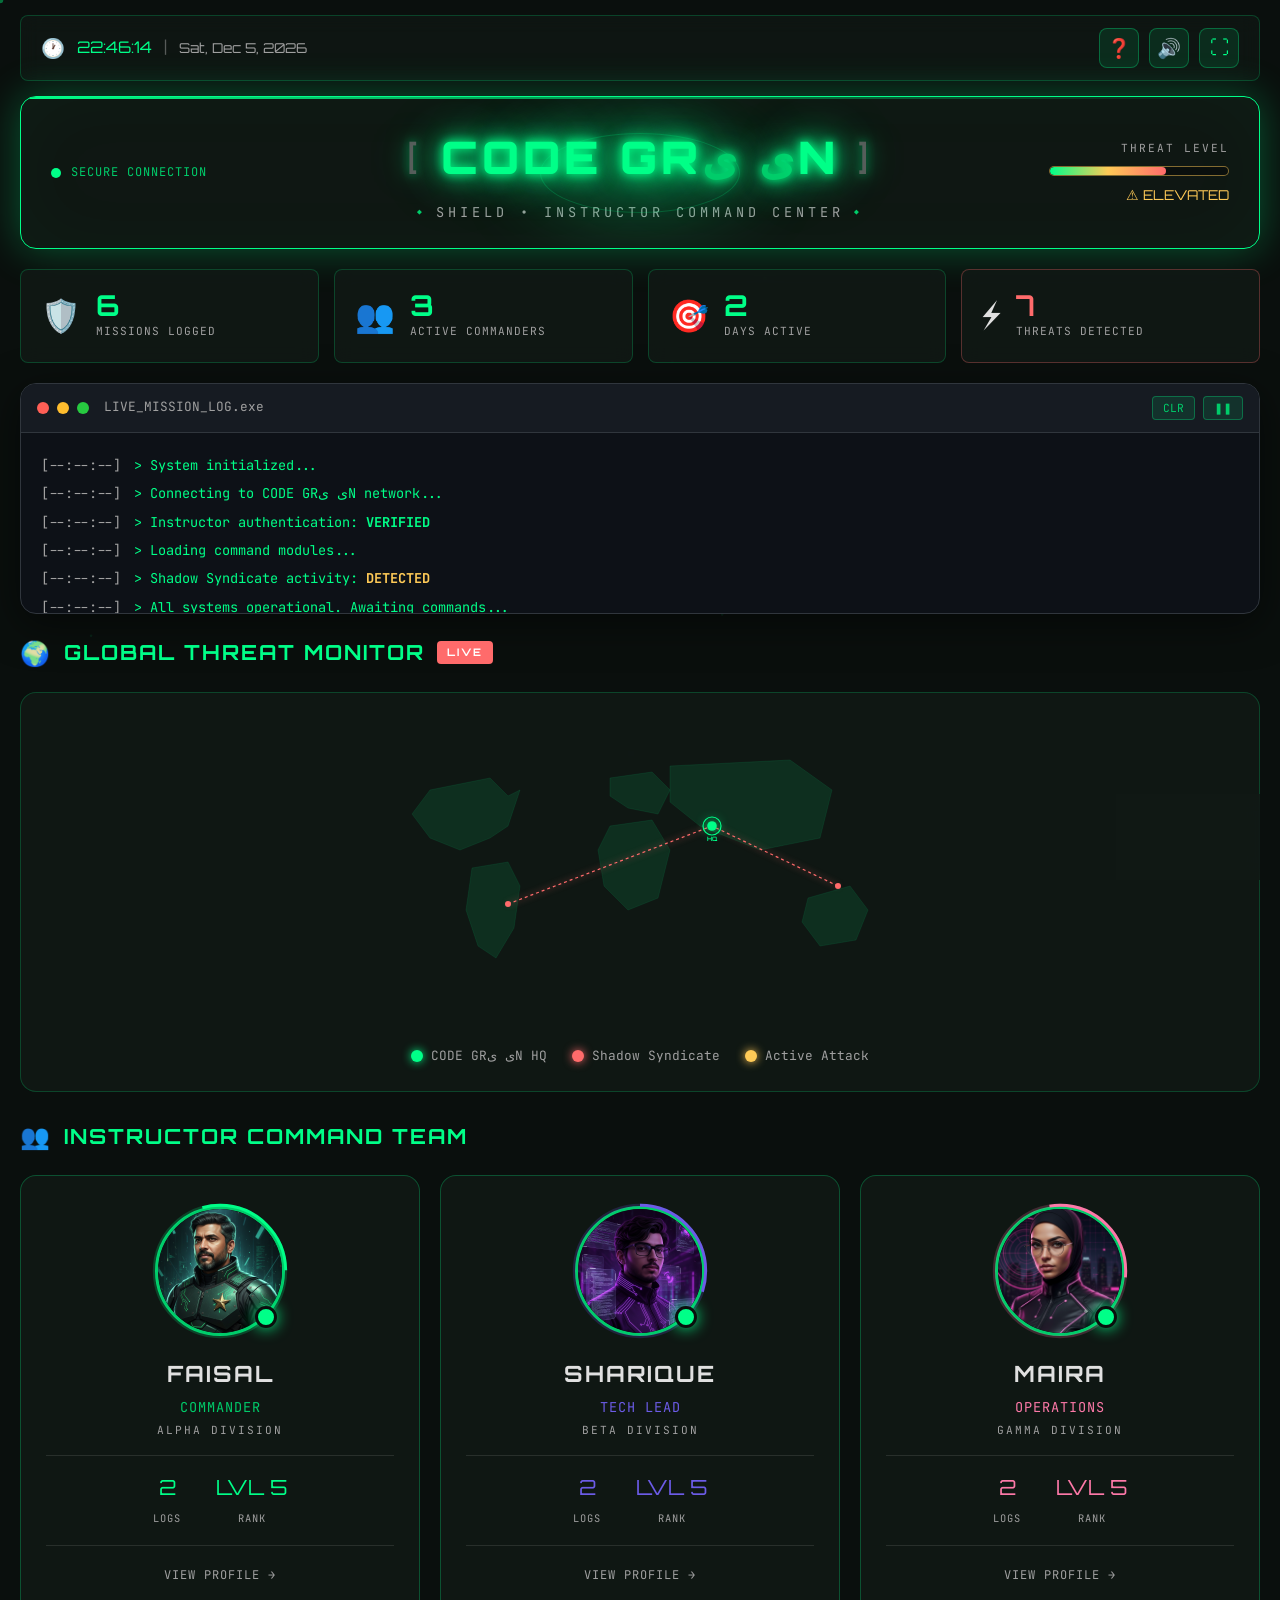
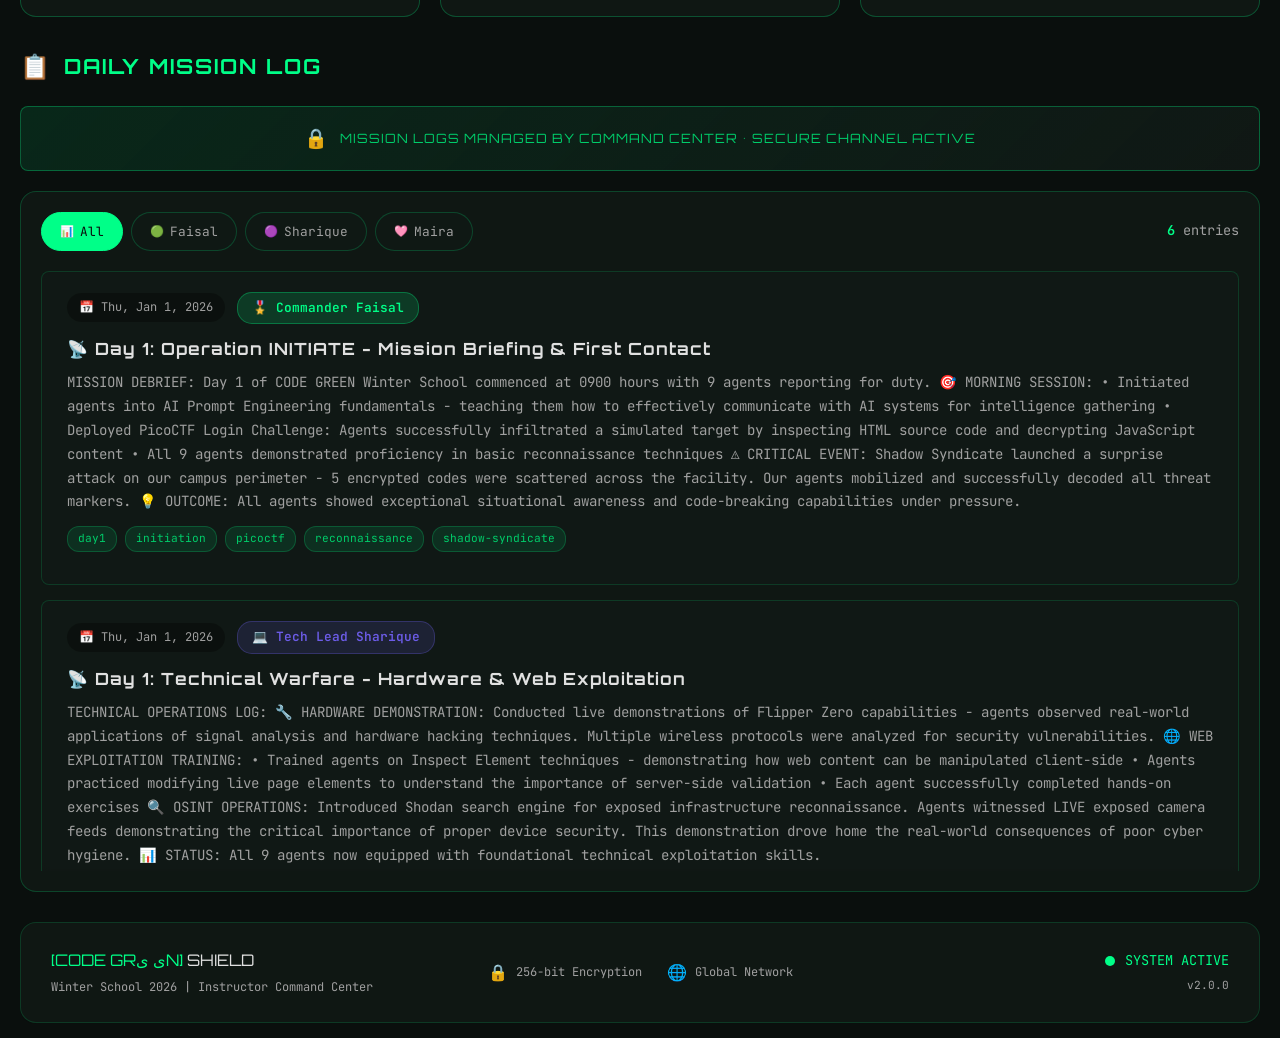
==== index.html @ dbde8414 "changed the placement" ====
<!DOCTYPE html>
<html lang="en">

<head>
    <meta charset="UTF-8">
    <meta name="viewport" content="width=device-width, initial-scale=1.0">
    <title>CODE GRی یN Shield | Instructor Command Center</title>
    <meta name="description"
        content="CODE GREEN Shield Instructor Dashboard - Command & Control Center for Winter School 2026">
    <link rel="preconnect" href="https://fonts.googleapis.com">
    <link rel="preconnect" href="https://fonts.gstatic.com" crossorigin>
    <link
        href="https://fonts.googleapis.com/css2?family=Orbitron:wght@400;700;900&family=JetBrains+Mono:wght@400;500;700&display=swap"
        rel="stylesheet">
    <link rel="stylesheet" href="styles.css">
</head>

<body>
    <!-- Particle Background -->
    <canvas id="particle-canvas"></canvas>
    <!-- Matrix Rain Background -->
    <canvas id="matrix-canvas"></canvas>

    <!-- Audio Elements -->
    <audio id="sfx-click" preload="auto">
        <source
            src="[data-uri]"
            type="audio/wav">
    </audio>
    <audio id="sfx-submit" preload="auto">
        <source src="[data-uri]" type="audio/wav">
    </audio>

    <!-- Main Container -->
    <div class="container">
        <!-- Top Bar -->
        <div class="top-bar">
            <div class="live-clock">
                <span class="clock-icon">🕐</span>
                <span id="live-time">00:00:00</span>
                <span class="clock-divider">|</span>
                <span id="live-date">Loading...</span>
            </div>
            <div class="top-controls">
                <button class="control-btn" id="help-toggle" title="Keyboard Shortcuts (?)"
                    onclick="toggleKeyboardShortcuts()">
                    <span class="btn-icon">❓</span>
                </button>
                <button class="control-btn" id="sound-toggle" title="Toggle Sound Effects (M)">
                    <span class="btn-icon">🔊</span>
                </button>
                <button class="control-btn" id="fullscreen-toggle" title="Toggle Fullscreen (F)">
                    <span class="btn-icon">⛶</span>
                </button>
            </div>
        </div>

        <!-- Header -->
        <header class="header">
            <div class="header-left">
                <div class="network-status">
                    <div class="network-dot"></div>
                    <span>SECURE CONNECTION</span>
                </div>
            </div>
            <div class="logo-container">
                <div class="logo-glow"></div>
                <div class="logo-ring"></div>
                <h1 class="logo">
                    <span class="logo-bracket">[</span>
                    CODE GR<span class="green-accent">ی ی</span>N
                    <span class="logo-bracket">]</span>
                </h1>
                <p class="tagline">
                    <span class="tagline-icon">◆</span>
                    SHIELD • INSTRUCTOR COMMAND CENTER
                    <span class="tagline-icon">◆</span>
                </p>
            </div>
            <div class="header-right">
                <div class="threat-level">
                    <span class="threat-label">THREAT LEVEL</span>
                    <div class="threat-gauge">
                        <div class="threat-fill"></div>
                        <div class="threat-segments">
                            <span></span><span></span><span></span><span></span><span></span>
                        </div>
                    </div>
                    <span class="threat-status">⚠ ELEVATED</span>
                </div>
            </div>
        </header>

        <!-- Stats Bar -->
        <section class="stats-bar">
            <div class="stat-card">
                <div class="stat-icon">🛡️</div>
                <div class="stat-info">
                    <span class="stat-number" id="total-missions">0</span>
                    <span class="stat-label">MISSIONS LOGGED</span>
                </div>
            </div>
            <div class="stat-card">
                <div class="stat-icon">👥</div>
                <div class="stat-info">
                    <span class="stat-number">3</span>
                    <span class="stat-label">ACTIVE COMMANDERS</span>
                </div>
            </div>
            <div class="stat-card">
                <div class="stat-icon">🎯</div>
                <div class="stat-info">
                    <span class="stat-number" id="days-active">1</span>
                    <span class="stat-label">DAYS ACTIVE</span>
                </div>
            </div>
            <div class="stat-card danger">
                <div class="stat-icon">⚡</div>
                <div class="stat-info">
                    <span class="stat-number" id="threat-count">7</span>
                    <span class="stat-label">THREATS DETECTED</span>
                </div>
            </div>
        </section>

        <!-- Live Terminal -->
        <section class="terminal-section">
            <div class="terminal">
                <div class="terminal-header">
                    <div class="terminal-dots">
                        <span class="terminal-dot red"></span>
                        <span class="terminal-dot yellow"></span>
                        <span class="terminal-dot green"></span>
                    </div>
                    <span class="terminal-title">LIVE_MISSION_LOG.exe</span>
                    <div class="terminal-controls">
                        <button class="terminal-btn" id="clear-terminal" title="Clear Terminal">CLR</button>
                        <button class="terminal-btn" id="pause-terminal" title="Pause/Resume">❚❚</button>
                    </div>
                </div>
                <div class="terminal-body" id="terminal-output">
                    <p><span class="terminal-time">[--:--:--]</span> > System initialized...</p>
                    <p><span class="terminal-time">[--:--:--]</span> > Connecting to CODE GRی یN network...</p>
                    <p><span class="terminal-time">[--:--:--]</span> > Instructor authentication: <span
                            class="success">VERIFIED</span></p>
                    <p><span class="terminal-time">[--:--:--]</span> > Loading command modules...</p>
                    <p><span class="terminal-time">[--:--:--]</span> > Shadow Syndicate activity: <span
                            class="warning">DETECTED</span></p>
                    <p><span class="terminal-time">[--:--:--]</span> > All systems operational. Awaiting commands...</p>
                    <p class="cursor">█</p>
                </div>
            </div>
        </section>

        <!-- World Map Section -->
        <section class="map-section">
            <h2 class="section-title">
                <span class="title-icon">🌍</span>
                GLOBAL THREAT MONITOR
                <span class="live-badge">LIVE</span>
            </h2>
            <div class="world-map-container">
                <div class="world-map">
                    <svg viewBox="0 0 1000 500" class="map-svg">
                        <!-- Simplified World Map Outline -->
                        <g class="continents" fill="rgba(0, 255, 136, 0.1)" stroke="rgba(0, 255, 136, 0.3)"
                            stroke-width="0.5">
                            <!-- North America -->
                            <path
                                d="M150,120 L250,100 L280,130 L300,120 L280,180 L250,200 L200,220 L150,200 L120,160 Z" />
                            <!-- South America -->
                            <path d="M220,250 L280,240 L300,280 L290,350 L260,400 L230,380 L210,320 Z" />
                            <!-- Europe -->
                            <path d="M450,100 L520,90 L550,120 L530,160 L480,150 L450,130 Z" />
                            <!-- Africa -->
                            <path d="M450,180 L520,170 L550,220 L530,300 L480,320 L440,280 L430,220 Z" />
                            <!-- Asia -->
                            <path d="M550,80 L750,70 L820,120 L800,200 L700,220 L600,180 L550,140 Z" />
                            <!-- Australia -->
                            <path d="M780,300 L850,280 L880,320 L860,370 L800,380 L770,340 Z" />
                        </g>
                        <!-- Attack Lines -->
                        <g class="attack-lines" id="attack-lines">
                            <!-- Dynamic attack lines will be added here -->
                        </g>
                        <!-- Attack Points -->
                        <g class="attack-points" id="attack-points">
                            <!-- HQ Point - Pakistan -->
                            <circle cx="620" cy="180" r="8" class="hq-point" />
                            <circle cx="620" cy="180" r="15" class="hq-pulse" />
                            <text x="620" y="205" class="map-label hq-label">HQ</text>
                        </g>
                    </svg>
                    <!-- Attack Legend -->
                    <div class="map-legend">
                        <div class="legend-item">
                            <span class="legend-dot hq"></span>
                            <span>CODE GRی یN HQ</span>
                        </div>
                        <div class="legend-item">
                            <span class="legend-dot threat"></span>
                            <span>Shadow Syndicate</span>
                        </div>
                        <div class="legend-item">
                            <span class="legend-dot active"></span>
                            <span>Active Attack</span>
                        </div>
                    </div>
                </div>
            </div>
        </section>

        <!-- Instructor Cards -->
        <section class="instructors-section">
            <h2 class="section-title">
                <span class="title-icon">👥</span>
                INSTRUCTOR COMMAND TEAM
            </h2>
            <div class="instructors-grid">
                <!-- Faisal -->
                <div class="instructor-card" data-instructor="faisal" onclick="openInstructorModal('faisal')">
                    <div class="card-glow"></div>
                    <div class="card-scan-line"></div>
                    <div class="avatar-container">
                        <div class="avatar-ring">
                            <svg class="ring-svg" viewBox="0 0 100 100">
                                <circle cx="50" cy="50" r="45" fill="none" stroke="rgba(0,255,136,0.2)"
                                    stroke-width="2" />
                                <circle cx="50" cy="50" r="45" fill="none" stroke="#00ff88" stroke-width="2"
                                    stroke-dasharray="70 200" class="ring-progress" />
                            </svg>
                        </div>
                        <div class="avatar">
                            <img src="avatars/Faisal_avatar.png" alt="Commander Faisal" class="avatar-img">
                        </div>
                        <div class="status-indicator online"></div>
                    </div>
                    <div class="instructor-info">
                        <h3 class="instructor-name">FAISAL</h3>
                        <p class="instructor-role">Commander</p>
                        <p class="instructor-division">ALPHA DIVISION</p>
                    </div>
                    <div class="instructor-stats">
                        <div class="stat">
                            <span class="stat-value" id="faisal-logs">0</span>
                            <span class="stat-label">Logs</span>
                        </div>
                        <div class="stat">
                            <span class="stat-value">LVL 5</span>
                            <span class="stat-label">Rank</span>
                        </div>
                    </div>
                    <div class="card-footer">
                        <span class="view-profile">VIEW PROFILE →</span>
                    </div>
                </div>

                <!-- Sharique -->
                <div class="instructor-card" data-instructor="sharique" onclick="openInstructorModal('sharique')">
                    <div class="card-glow sharique"></div>
                    <div class="card-scan-line"></div>
                    <div class="avatar-container">
                        <div class="avatar-ring sharique">
                            <svg class="ring-svg" viewBox="0 0 100 100">
                                <circle cx="50" cy="50" r="45" fill="none" stroke="rgba(108,92,231,0.2)"
                                    stroke-width="2" />
                                <circle cx="50" cy="50" r="45" fill="none" stroke="#6c5ce7" stroke-width="2"
                                    stroke-dasharray="85 200" class="ring-progress" />
                            </svg>
                        </div>
                        <div class="avatar">
                            <img src="avatars/Sharique_Avatar.png" alt="Tech Lead Sharique" class="avatar-img">
                        </div>
                        <div class="status-indicator online"></div>
                    </div>
                    <div class="instructor-info">
                        <h3 class="instructor-name">SHARIQUE</h3>
                        <p class="instructor-role">Tech Lead</p>
                        <p class="instructor-division">BETA DIVISION</p>
                    </div>
                    <div class="instructor-stats">
                        <div class="stat">
                            <span class="stat-value" id="sharique-logs">0</span>
                            <span class="stat-label">Logs</span>
                        </div>
                        <div class="stat">
                            <span class="stat-value">LVL 5</span>
                            <span class="stat-label">Rank</span>
                        </div>
                    </div>
                    <div class="card-footer">
                        <span class="view-profile">VIEW PROFILE →</span>
                    </div>
                </div>

                <!-- Maira -->
                <div class="instructor-card" data-instructor="maira" onclick="openInstructorModal('maira')">
                    <div class="card-glow maira"></div>
                    <div class="card-scan-line"></div>
                    <div class="avatar-container">
                        <div class="avatar-ring maira">
                            <svg class="ring-svg" viewBox="0 0 100 100">
                                <circle cx="50" cy="50" r="45" fill="none" stroke="rgba(253,121,168,0.2)"
                                    stroke-width="2" />
                                <circle cx="50" cy="50" r="45" fill="none" stroke="#fd79a8" stroke-width="2"
                                    stroke-dasharray="75 200" class="ring-progress" />
                            </svg>
                        </div>
                        <div class="avatar">
                            <img src="avatars/Maira_avatar.png" alt="Operations Maira" class="avatar-img">
                        </div>
                        <div class="status-indicator online"></div>
                    </div>
                    <div class="instructor-info">
                        <h3 class="instructor-name">MAIRA</h3>
                        <p class="instructor-role">Operations</p>
                        <p class="instructor-division">GAMMA DIVISION</p>
                    </div>
                    <div class="instructor-stats">
                        <div class="stat">
                            <span class="stat-value" id="maira-logs">0</span>
                            <span class="stat-label">Logs</span>
                        </div>
                        <div class="stat">
                            <span class="stat-value">LVL 5</span>
                            <span class="stat-label">Rank</span>
                        </div>
                    </div>
                    <div class="card-footer">
                        <span class="view-profile">VIEW PROFILE →</span>
                    </div>
                </div>
            </div>
        </section>

        <!-- Daily Log Section -->
        <section class="daily-log-section">
            <h2 class="section-title">
                <span class="title-icon">📋</span>
                DAILY MISSION LOG
            </h2>

            <!-- Mission Log Status -->
            <div class="log-status-bar">
                <span class="status-icon">🔒</span>
                <span class="status-text">Mission logs managed by Command Center • Secure Channel Active</span>
            </div>

            <!-- Log Entries Display -->
            <div class="log-entries-container">
                <div class="entries-header">
                    <div class="log-filter">
                        <button class="filter-btn active" data-filter="all">
                            <span class="filter-icon">📊</span> All
                        </button>
                        <button class="filter-btn" data-filter="faisal">
                            <span class="filter-icon">🟢</span> Faisal
                        </button>
                        <button class="filter-btn" data-filter="sharique">
                            <span class="filter-icon">🟣</span> Sharique
                        </button>
                        <button class="filter-btn" data-filter="maira">
                            <span class="filter-icon">🩷</span> Maira
                        </button>
                    </div>
                    <div class="entries-count">
                        <span id="visible-count">0</span> entries
                    </div>
                </div>
                <div id="log-entries" class="log-entries">
                    <!-- Logs will be dynamically inserted here -->
                </div>
            </div>
        </section>

        <!-- Footer -->
        <footer class="footer">
            <div class="footer-content">
                <div class="footer-left">
                    <p class="footer-brand">
                        <span class="footer-logo">[CODE GRی یN]</span>
                        SHIELD
                    </p>
                    <p class="footer-text">Winter School 2026 | Instructor Command Center</p>
                </div>
                <div class="footer-center">
                    <div class="footer-stats">
                        <div class="footer-stat">
                            <span class="footer-stat-icon">🔒</span>
                            <span>256-bit Encryption</span>
                        </div>
                        <div class="footer-stat">
                            <span class="footer-stat-icon">🌐</span>
                            <span>Global Network</span>
                        </div>
                    </div>
                </div>
                <div class="footer-right">
                    <p class="footer-status">
                        <span class="pulse"></span>
                        SYSTEM ACTIVE
                    </p>
                    <p class="footer-version">v2.0.0</p>
                </div>
            </div>
        </footer>
    </div>

    <!-- Instructor Modal -->
    <div id="instructor-modal" class="modal">
        <div class="modal-content">
            <button class="modal-close" onclick="closeInstructorModal()">×</button>
            <div class="modal-header">
                <div class="modal-avatar" id="modal-avatar"></div>
                <div class="modal-info">
                    <h2 class="modal-name" id="modal-name">INSTRUCTOR</h2>
                    <p class="modal-role" id="modal-role">Role</p>
                    <p class="modal-division" id="modal-division">Division</p>
                </div>
            </div>
            <div class="modal-body">
                <div class="modal-stats-grid">
                    <div class="modal-stat">
                        <span class="modal-stat-value" id="modal-total-logs">0</span>
                        <span class="modal-stat-label">Total Logs</span>
                    </div>
                    <div class="modal-stat">
                        <span class="modal-stat-value" id="modal-this-week">0</span>
                        <span class="modal-stat-label">This Week</span>
                    </div>
                    <div class="modal-stat">
                        <span class="modal-stat-value" id="modal-streak">0</span>
                        <span class="modal-stat-label">Day Streak</span>
                    </div>
                </div>
                <div class="modal-recent">
                    <h3>Recent Activity</h3>
                    <div id="modal-recent-logs"></div>
                </div>
            </div>
        </div>
    </div>

    <!-- Delete Confirmation Modal -->
    <div id="delete-confirm-modal" class="modal">
        <div class="modal-content delete-modal">
            <div class="delete-modal-icon">⚠️</div>
            <h2 class="delete-modal-title">DELETE MISSION LOG?</h2>
            <p class="delete-modal-text">This action cannot be undone. The log entry will be permanently removed from
                the system.</p>
            <div class="delete-modal-actions">
                <button class="btn-cancel" onclick="closeDeleteModal()">CANCEL</button>
                <button class="btn-confirm-delete" onclick="confirmDelete()">🗑️ DELETE</button>
            </div>
        </div>
    </div>

    <script src="script.js"></script>
</body>

</html>
---- styles.css ----
/* ================================
   CODE GREEN SHIELD - INSTRUCTOR DASHBOARD
   High-Tech Command Center Styles v2.0
   ================================ */

/* CSS Variables */
:root {
    --bg-primary: #0a0f0d;
    --bg-secondary: #111916;
    --bg-card: rgba(17, 25, 22, 0.85);
    --bg-card-solid: #111916;
    --green-primary: #00ff88;
    --green-secondary: #00cc6a;
    --green-dark: #00a854;
    --green-glow: rgba(0, 255, 136, 0.3);
    --green-glow-strong: rgba(0, 255, 136, 0.5);
    --text-primary: #e0e0e0;
    --text-secondary: #a0a0a0;
    --accent-purple: #6c5ce7;
    --accent-purple-glow: rgba(108, 92, 231, 0.3);
    --accent-pink: #fd79a8;
    --accent-pink-glow: rgba(253, 121, 168, 0.3);
    --accent-orange: #fdcb6e;
    --accent-cyan: #00cec9;
    --danger: #ff6b6b;
    --warning: #feca57;
    --success: #00ff88;
    --font-display: 'Orbitron', sans-serif;
    --font-mono: 'JetBrains Mono', monospace;
    --border-radius: 16px;
    --border-radius-sm: 8px;
    --transition: all 0.3s cubic-bezier(0.4, 0, 0.2, 1);
    --transition-fast: all 0.15s ease;
}

/* Reset & Base */
*,
*::before,
*::after {
    margin: 0;
    padding: 0;
    box-sizing: border-box;
}

html {
    scroll-behavior: smooth;
}

body {
    font-family: var(--font-mono);
    background: var(--bg-primary);
    color: var(--text-primary);
    min-height: 100vh;
    overflow-x: hidden;
    line-height: 1.6;
}

/* Canvas Backgrounds */
#matrix-canvas,
#particle-canvas {
    position: fixed;
    top: 0;
    left: 0;
    width: 100%;
    height: 100%;
    z-index: -1;
    pointer-events: none;
}

#matrix-canvas {
    opacity: 0.12;
}

#particle-canvas {
    opacity: 0.4;
    z-index: -2;
}

/* Container */
.container {
    max-width: 1500px;
    margin: 0 auto;
    padding: 15px 20px;
    position: relative;
    z-index: 1;
}

/* ================================
   TOP BAR
   ================================ */
.top-bar {
    display: flex;
    justify-content: space-between;
    align-items: center;
    padding: 12px 20px;
    background: rgba(17, 25, 22, 0.6);
    border: 1px solid rgba(0, 255, 136, 0.2);
    border-radius: var(--border-radius-sm);
    margin-bottom: 15px;
    backdrop-filter: blur(10px);
}

.live-clock {
    display: flex;
    align-items: center;
    gap: 12px;
    font-family: var(--font-display);
    font-size: 1rem;
    color: var(--green-primary);
}

.clock-icon {
    font-size: 1.2rem;
    animation: pulse 2s ease-in-out infinite;
}

.clock-divider {
    color: var(--text-secondary);
    opacity: 0.5;
}

#live-date {
    color: var(--text-secondary);
    font-size: 0.85rem;
}

.top-controls {
    display: flex;
    gap: 10px;
}

.control-btn {
    width: 40px;
    height: 40px;
    background: rgba(0, 255, 136, 0.1);
    border: 1px solid rgba(0, 255, 136, 0.3);
    border-radius: var(--border-radius-sm);
    color: var(--green-primary);
    font-size: 1.2rem;
    cursor: pointer;
    transition: var(--transition);
    display: flex;
    align-items: center;
    justify-content: center;
}

.control-btn:hover {
    background: rgba(0, 255, 136, 0.2);
    border-color: var(--green-primary);
    transform: scale(1.1);
}

.control-btn.muted {
    color: var(--text-secondary);
    border-color: rgba(255, 255, 255, 0.2);
}

/* ================================
   HEADER
   ================================ */
.header {
    display: grid;
    grid-template-columns: 1fr auto 1fr;
    align-items: center;
    padding: 25px 30px;
    background: var(--bg-card);
    border: 1px solid var(--green-primary);
    border-radius: var(--border-radius);
    margin-bottom: 20px;
    backdrop-filter: blur(15px);
    box-shadow:
        0 0 40px var(--green-glow),
        inset 0 0 80px rgba(0, 255, 136, 0.03);
    animation: headerPulse 4s ease-in-out infinite;
    position: relative;
    overflow: hidden;
}

.header::before {
    content: '';
    position: absolute;
    top: 0;
    left: -100%;
    width: 200%;
    height: 2px;
    background: linear-gradient(90deg, transparent, var(--green-primary), transparent);
    animation: scanLine 3s linear infinite;
}

@keyframes scanLine {
    0% {
        left: -100%;
    }

    100% {
        left: 100%;
    }
}

@keyframes headerPulse {

    0%,
    100% {
        border-color: var(--green-primary);
        box-shadow: 0 0 40px var(--green-glow);
    }

    50% {
        border-color: var(--green-secondary);
        box-shadow: 0 0 60px var(--green-glow-strong);
    }
}

.header-left,
.header-right {
    display: flex;
    align-items: center;
}

.header-left {
    justify-content: flex-start;
}

.header-right {
    justify-content: flex-end;
}

.network-status {
    display: flex;
    align-items: center;
    gap: 10px;
    font-size: 0.75rem;
    color: var(--green-secondary);
    text-transform: uppercase;
    letter-spacing: 1px;
}

.network-dot {
    width: 10px;
    height: 10px;
    background: var(--green-primary);
    border-radius: 50%;
    animation: networkPulse 1.5s ease-in-out infinite;
}

@keyframes networkPulse {

    0%,
    100% {
        opacity: 1;
        box-shadow: 0 0 5px var(--green-primary);
    }

    50% {
        opacity: 0.5;
        box-shadow: 0 0 15px var(--green-primary);
    }
}

.logo-container {
    text-align: center;
    position: relative;
}

.logo-glow {
    position: absolute;
    top: 50%;
    left: 50%;
    transform: translate(-50%, -50%);
    width: 300px;
    height: 150px;
    background: radial-gradient(ellipse, var(--green-glow) 0%, transparent 70%);
    filter: blur(30px);
    animation: glowPulse 2s ease-in-out infinite;
    pointer-events: none;
}

.logo-ring {
    position: absolute;
    top: 50%;
    left: 50%;
    transform: translate(-50%, -50%);
    width: 200px;
    height: 80px;
    border: 1px solid rgba(0, 255, 136, 0.2);
    border-radius: 50%;
    animation: ringRotate 20s linear infinite;
}

@keyframes ringRotate {
    from {
        transform: translate(-50%, -50%) rotateX(60deg) rotateZ(0deg);
    }

    to {
        transform: translate(-50%, -50%) rotateX(60deg) rotateZ(360deg);
    }
}

@keyframes glowPulse {

    0%,
    100% {
        opacity: 0.5;
        transform: translate(-50%, -50%) scale(1);
    }

    50% {
        opacity: 0.8;
        transform: translate(-50%, -50%) scale(1.1);
    }
}

.logo {
    font-family: var(--font-display);
    font-size: 2.8rem;
    font-weight: 900;
    color: var(--green-primary);
    text-shadow:
        0 0 10px var(--green-primary),
        0 0 20px var(--green-primary),
        0 0 40px var(--green-primary),
        0 0 80px var(--green-glow);
    letter-spacing: 4px;
    position: relative;
}

.logo-bracket {
    color: var(--text-secondary);
    opacity: 0.5;
    font-weight: 400;
}

.green-accent {
    color: var(--green-secondary);
    animation: flicker 5s ease-in-out infinite;
}

@keyframes flicker {

    0%,
    100% {
        opacity: 1;
    }

    92% {
        opacity: 1;
    }

    93% {
        opacity: 0.3;
    }

    94% {
        opacity: 1;
    }

    96% {
        opacity: 0.5;
    }

    97% {
        opacity: 1;
    }
}

.tagline {
    font-size: 0.85rem;
    color: var(--text-secondary);
    letter-spacing: 4px;
    margin-top: 8px;
    display: flex;
    align-items: center;
    justify-content: center;
    gap: 10px;
}

.tagline-icon {
    color: var(--green-secondary);
    font-size: 0.5rem;
}

/* Threat Level */
.threat-level {
    text-align: right;
}

.threat-label {
    display: block;
    font-size: 0.7rem;
    color: var(--text-secondary);
    letter-spacing: 2px;
    margin-bottom: 8px;
}

.threat-gauge {
    width: 180px;
    height: 10px;
    background: var(--bg-primary);
    border-radius: 5px;
    overflow: hidden;
    border: 1px solid rgba(254, 202, 87, 0.5);
    position: relative;
}

.threat-segments {
    position: absolute;
    top: 0;
    left: 0;
    right: 0;
    bottom: 0;
    display: flex;
}

.threat-segments span {
    flex: 1;
    border-right: 1px solid rgba(10, 15, 13, 0.5);
}

.threat-segments span:last-child {
    border-right: none;
}

.threat-fill {
    width: 65%;
    height: 100%;
    background: linear-gradient(90deg, var(--success), var(--warning), var(--danger));
    border-radius: 5px;
    animation: threatPulse 2s ease-in-out infinite;
    position: relative;
    z-index: 1;
}

@keyframes threatPulse {

    0%,
    100% {
        opacity: 1;
    }

    50% {
        opacity: 0.7;
    }
}

.threat-status {
    display: block;
    font-family: var(--font-display);
    font-size: 0.85rem;
    color: var(--warning);
    margin-top: 8px;
    animation: blink 1.5s step-end infinite;
}

@keyframes blink {
    50% {
        opacity: 0.5;
    }
}

/* ================================
   STATS BAR
   ================================ */
.stats-bar {
    display: grid;
    grid-template-columns: repeat(4, 1fr);
    gap: 15px;
    margin-bottom: 20px;
}

.stat-card {
    display: flex;
    align-items: center;
    gap: 15px;
    padding: 20px;
    background: var(--bg-card);
    border: 1px solid rgba(0, 255, 136, 0.2);
    border-radius: var(--border-radius-sm);
    backdrop-filter: blur(10px);
    transition: var(--transition);
}

.stat-card:hover {
    border-color: var(--green-primary);
    transform: translateY(-3px);
    box-shadow: 0 10px 30px rgba(0, 0, 0, 0.3);
}

.stat-card.danger {
    border-color: rgba(255, 107, 107, 0.3);
}

.stat-card.danger:hover {
    border-color: var(--danger);
}

.stat-card .stat-icon {
    font-size: 2rem;
}

.stat-card .stat-info {
    display: flex;
    flex-direction: column;
}

.stat-card .stat-number {
    font-family: var(--font-display);
    font-size: 1.8rem;
    font-weight: 700;
    color: var(--green-primary);
    line-height: 1;
}

.stat-card.danger .stat-number {
    color: var(--danger);
}

.stat-card .stat-label {
    font-size: 0.7rem;
    color: var(--text-secondary);
    text-transform: uppercase;
    letter-spacing: 1px;
    margin-top: 4px;
}

/* ================================
   TERMINAL SECTION
   ================================ */
.terminal-section {
    margin-bottom: 20px;
}

.terminal {
    background: #0d1117;
    border: 1px solid #30363d;
    border-radius: var(--border-radius);
    overflow: hidden;
    box-shadow: 0 10px 40px rgba(0, 0, 0, 0.5);
}

.terminal-header {
    display: flex;
    align-items: center;
    padding: 12px 16px;
    background: #161b22;
    border-bottom: 1px solid #30363d;
}

.terminal-dots {
    display: flex;
    gap: 8px;
}

.terminal-dot {
    width: 12px;
    height: 12px;
    border-radius: 50%;
}

.terminal-dot.red {
    background: #ff5f56;
}

.terminal-dot.yellow {
    background: #ffbd2e;
}

.terminal-dot.green {
    background: #27ca40;
}

.terminal-title {
    flex: 1;
    margin-left: 15px;
    font-size: 0.8rem;
    color: var(--text-secondary);
}

.terminal-controls {
    display: flex;
    gap: 8px;
}

.terminal-btn {
    padding: 4px 10px;
    background: rgba(0, 255, 136, 0.1);
    border: 1px solid rgba(0, 255, 136, 0.3);
    border-radius: 4px;
    color: var(--green-secondary);
    font-family: var(--font-mono);
    font-size: 0.7rem;
    cursor: pointer;
    transition: var(--transition-fast);
}

.terminal-btn:hover {
    background: rgba(0, 255, 136, 0.2);
    border-color: var(--green-primary);
}

.terminal-body {
    padding: 20px;
    font-family: var(--font-mono);
    font-size: 0.85rem;
    line-height: 1.8;
    max-height: 180px;
    overflow-y: auto;
}

.terminal-body p {
    color: var(--green-primary);
    margin-bottom: 4px;
}

.terminal-time {
    color: var(--text-secondary);
    margin-right: 5px;
}

.terminal-body .success {
    color: var(--success);
    font-weight: bold;
}

.terminal-body .warning {
    color: var(--warning);
    font-weight: bold;
}

.terminal-body .cursor {
    animation: cursorBlink 1s step-end infinite;
    color: var(--green-primary);
}

@keyframes cursorBlink {

    0%,
    100% {
        opacity: 1;
    }

    50% {
        opacity: 0;
    }
}

/* ================================
   WORLD MAP SECTION
   ================================ */
.map-section {
    margin-bottom: 25px;
}

.section-title {
    font-family: var(--font-display);
    font-size: 1.3rem;
    color: var(--green-primary);
    margin-bottom: 20px;
    display: flex;
    align-items: center;
    gap: 12px;
    text-transform: uppercase;
    letter-spacing: 2px;
}

.title-icon {
    font-size: 1.5rem;
}

.live-badge {
    background: var(--danger);
    color: white;
    padding: 3px 10px;
    border-radius: 4px;
    font-size: 0.65rem;
    font-weight: 700;
    animation: livePulse 1.5s ease-in-out infinite;
}

@keyframes livePulse {

    0%,
    100% {
        opacity: 1;
    }

    50% {
        opacity: 0.6;
    }
}

.world-map-container {
    background: var(--bg-card);
    border: 1px solid rgba(0, 255, 136, 0.2);
    border-radius: var(--border-radius);
    padding: 25px;
    backdrop-filter: blur(10px);
}

.world-map {
    position: relative;
}

.map-svg {
    width: 100%;
    height: auto;
    max-height: 300px;
}

.continents path {
    transition: var(--transition);
}

.continents path:hover {
    fill: rgba(0, 255, 136, 0.2);
    stroke: var(--green-primary);
}

.hq-point {
    fill: var(--green-primary);
    filter: drop-shadow(0 0 10px var(--green-primary));
}

.hq-pulse {
    fill: none;
    stroke: var(--green-primary);
    stroke-width: 2;
    animation: hqPulse 2s ease-out infinite;
}

@keyframes hqPulse {
    0% {
        r: 8;
        opacity: 1;
    }

    100% {
        r: 30;
        opacity: 0;
    }
}

.map-label {
    font-family: var(--font-display);
    font-size: 10px;
    fill: var(--text-primary);
    text-anchor: middle;
}

.hq-label {
    fill: var(--green-primary);
    font-weight: 700;
}

.attack-line {
    stroke: var(--danger);
    stroke-width: 2;
    stroke-dasharray: 5 5;
    animation: attackFlow 1s linear infinite;
    filter: drop-shadow(0 0 5px var(--danger));
}

@keyframes attackFlow {
    0% {
        stroke-dashoffset: 10;
    }

    100% {
        stroke-dashoffset: 0;
    }
}

.attack-point {
    fill: var(--danger);
    animation: attackPulse 1s ease-in-out infinite;
}

@keyframes attackPulse {

    0%,
    100% {
        r: 4;
        opacity: 1;
    }

    50% {
        r: 6;
        opacity: 0.7;
    }
}

.map-legend {
    display: flex;
    gap: 25px;
    margin-top: 20px;
    justify-content: center;
    flex-wrap: wrap;
}

.legend-item {
    display: flex;
    align-items: center;
    gap: 8px;
    font-size: 0.8rem;
    color: var(--text-secondary);
}

.legend-dot {
    width: 12px;
    height: 12px;
    border-radius: 50%;
}

.legend-dot.hq {
    background: var(--green-primary);
    box-shadow: 0 0 10px var(--green-primary);
}

.legend-dot.threat {
    background: var(--danger);
    box-shadow: 0 0 10px var(--danger);
}

.legend-dot.active {
    background: var(--warning);
    box-shadow: 0 0 10px var(--warning);
    animation: activeDot 1s ease-in-out infinite;
}

@keyframes activeDot {
    50% {
        transform: scale(1.3);
    }
}

/* ================================
   INSTRUCTOR CARDS
   ================================ */
.instructors-section {
    margin-bottom: 30px;
}

.instructors-grid {
    display: grid;
    grid-template-columns: repeat(3, 1fr);
    gap: 20px;
}

.instructor-card {
    position: relative;
    background: var(--bg-card);
    border: 1px solid rgba(0, 255, 136, 0.25);
    border-radius: var(--border-radius);
    padding: 30px 25px;
    text-align: center;
    backdrop-filter: blur(15px);
    transition: var(--transition);
    overflow: hidden;
    cursor: pointer;
}

.instructor-card::before {
    content: '';
    position: absolute;
    top: 0;
    left: -100%;
    width: 100%;
    height: 100%;
    background: linear-gradient(90deg, transparent, rgba(0, 255, 136, 0.08), transparent);
    transition: left 0.6s ease;
}

.instructor-card:hover::before {
    left: 100%;
}

.instructor-card:hover {
    transform: translateY(-8px) scale(1.02);
    border-color: var(--green-primary);
    box-shadow:
        0 25px 50px rgba(0, 0, 0, 0.4),
        0 0 40px var(--green-glow);
}

.card-glow {
    position: absolute;
    top: -80%;
    left: 50%;
    transform: translateX(-50%);
    width: 250px;
    height: 250px;
    background: radial-gradient(circle, var(--green-glow) 0%, transparent 70%);
    opacity: 0;
    transition: opacity 0.4s ease;
    pointer-events: none;
}

.card-glow.sharique {
    background: radial-gradient(circle, var(--accent-purple-glow) 0%, transparent 70%);
}

.card-glow.maira {
    background: radial-gradient(circle, var(--accent-pink-glow) 0%, transparent 70%);
}

.instructor-card:hover .card-glow {
    opacity: 1;
}

.card-scan-line {
    position: absolute;
    top: 0;
    left: 0;
    width: 100%;
    height: 3px;
    background: linear-gradient(90deg, transparent, var(--green-primary), transparent);
    opacity: 0;
    transition: opacity 0.3s ease;
}

.instructor-card:hover .card-scan-line {
    opacity: 1;
    animation: cardScan 1.5s linear infinite;
}

@keyframes cardScan {
    0% {
        top: 0;
    }

    100% {
        top: 100%;
    }
}

/* Avatar Styles */
.avatar-container {
    position: relative;
    width: 130px;
    height: 130px;
    margin: 0 auto 20px;
}

.avatar-ring {
    position: absolute;
    top: -8px;
    left: -8px;
    right: -8px;
    bottom: -8px;
}

.ring-svg {
    width: 100%;
    height: 100%;
    transform: rotate(-90deg);
}

.ring-progress {
    transition: stroke-dasharray 0.5s ease;
}

.avatar-ring.sharique .ring-progress {
    stroke: var(--accent-purple);
}

.avatar-ring.maira .ring-progress {
    stroke: var(--accent-pink);
}

.avatar {
    width: 100%;
    height: 100%;
    border-radius: 50%;
    background: linear-gradient(135deg, var(--bg-secondary) 0%, var(--bg-primary) 100%);
    display: flex;
    align-items: center;
    justify-content: center;
    overflow: hidden;
    border: 3px solid var(--green-secondary);
    box-shadow: inset 0 0 20px rgba(0, 0, 0, 0.5);
}

.avatar-svg {
    width: 95%;
    height: 95%;
}

.avatar-img {
    width: 100%;
    height: 100%;
    object-fit: cover;
    border-radius: 50%;
    transition: transform 0.3s ease;
}

.instructor-card:hover .avatar-img {
    transform: scale(1.05);
}

.status-indicator {
    position: absolute;
    bottom: 8px;
    right: 8px;
    width: 22px;
    height: 22px;
    border-radius: 50%;
    border: 3px solid var(--bg-primary);
    z-index: 2;
}

.status-indicator.online {
    background: var(--success);
    box-shadow: 0 0 15px var(--success);
    animation: statusPulse 2s ease-in-out infinite;
}

@keyframes statusPulse {

    0%,
    100% {
        box-shadow: 0 0 10px var(--success);
    }

    50% {
        box-shadow: 0 0 25px var(--success), 0 0 40px var(--success);
    }
}

.instructor-info {
    margin-bottom: 15px;
}

.instructor-name {
    font-family: var(--font-display);
    font-size: 1.4rem;
    color: var(--text-primary);
    margin-bottom: 5px;
    letter-spacing: 2px;
}

.instructor-role {
    font-size: 0.85rem;
    color: var(--green-secondary);
    text-transform: uppercase;
    letter-spacing: 1px;
    margin-bottom: 3px;
}

.instructor-division {
    font-size: 0.7rem;
    color: var(--text-secondary);
    letter-spacing: 2px;
}

.instructor-card[data-instructor="sharique"] .instructor-role {
    color: var(--accent-purple);
}

.instructor-card[data-instructor="maira"] .instructor-role {
    color: var(--accent-pink);
}

.instructor-stats {
    display: flex;
    justify-content: center;
    gap: 35px;
    padding: 15px 0;
    border-top: 1px solid rgba(255, 255, 255, 0.1);
    border-bottom: 1px solid rgba(255, 255, 255, 0.1);
    margin-bottom: 15px;
}

.stat {
    text-align: center;
}

.stat-value {
    display: block;
    font-family: var(--font-display);
    font-size: 1.3rem;
    color: var(--green-primary);
}

.instructor-card[data-instructor="sharique"] .stat-value {
    color: var(--accent-purple);
}

.instructor-card[data-instructor="maira"] .stat-value {
    color: var(--accent-pink);
}

.stat-label {
    font-size: 0.65rem;
    color: var(--text-secondary);
    text-transform: uppercase;
    letter-spacing: 1px;
}

.card-footer {
    margin-top: 10px;
}

.view-profile {
    font-size: 0.75rem;
    color: var(--text-secondary);
    letter-spacing: 1px;
    transition: var(--transition);
}

.instructor-card:hover .view-profile {
    color: var(--green-primary);
}

/* Instructor-specific hover colors */
.instructor-card[data-instructor="sharique"]:hover {
    border-color: var(--accent-purple);
    box-shadow:
        0 25px 50px rgba(0, 0, 0, 0.4),
        0 0 40px var(--accent-purple-glow);
}

.instructor-card[data-instructor="sharique"]:hover .view-profile {
    color: var(--accent-purple);
}

.instructor-card[data-instructor="maira"]:hover {
    border-color: var(--accent-pink);
    box-shadow:
        0 25px 50px rgba(0, 0, 0, 0.4),
        0 0 40px var(--accent-pink-glow);
}

.instructor-card[data-instructor="maira"]:hover .view-profile {
    color: var(--accent-pink);
}

/* ================================
   DAILY LOG SECTION
   ================================ */
.daily-log-section {
    margin-bottom: 30px;
}

.log-form-container {
    background: var(--bg-card);
    border: 1px solid rgba(0, 255, 136, 0.25);
    border-radius: var(--border-radius);
    overflow: hidden;
    margin-bottom: 25px;
    backdrop-filter: blur(15px);
}

/* Secure Status Bar */
.log-status-bar {
    display: flex;
    align-items: center;
    justify-content: center;
    gap: 12px;
    padding: 16px 25px;
    background: linear-gradient(135deg, rgba(0, 255, 136, 0.1) 0%, rgba(17, 25, 22, 0.9) 100%);
    border: 1px solid rgba(0, 255, 136, 0.3);
    border-radius: var(--border-radius-sm);
    margin-bottom: 20px;
}

.log-status-bar .status-icon {
    font-size: 1.2rem;
    animation: pulse 2s ease-in-out infinite;
}

.log-status-bar .status-text {
    font-family: var(--font-display);
    font-size: 0.8rem;
    color: var(--green-secondary);
    letter-spacing: 1px;
    text-transform: uppercase;
}

.form-header {
    display: flex;
    align-items: center;
    gap: 12px;
    padding: 15px 25px;
    background: rgba(0, 255, 136, 0.05);
    border-bottom: 1px solid rgba(0, 255, 136, 0.15);
}

.form-icon {
    font-size: 1.3rem;
    animation: transmit 2s ease-in-out infinite;
}

@keyframes transmit {

    0%,
    100% {
        transform: scale(1);
    }

    50% {
        transform: scale(1.2);
    }
}

.form-title {
    font-family: var(--font-display);
    font-size: 0.9rem;
    color: var(--green-primary);
    letter-spacing: 2px;
}

.log-form {
    display: flex;
    flex-direction: column;
    gap: 20px;
    padding: 25px;
}

.form-row {
    display: grid;
    grid-template-columns: 1fr 1fr;
    gap: 20px;
}

.form-group {
    display: flex;
    flex-direction: column;
    gap: 8px;
}

.form-group label {
    font-size: 0.8rem;
    color: var(--green-secondary);
    text-transform: uppercase;
    letter-spacing: 1px;
    display: flex;
    align-items: center;
    gap: 6px;
}

.label-icon {
    font-size: 0.9rem;
}

.form-group input,
.form-group select,
.form-group textarea {
    padding: 14px 18px;
    background: rgba(10, 15, 13, 0.8);
    border: 1px solid rgba(0, 255, 136, 0.25);
    border-radius: var(--border-radius-sm);
    color: var(--text-primary);
    font-family: var(--font-mono);
    font-size: 0.9rem;
    transition: var(--transition);
}

.form-group input:focus,
.form-group select:focus,
.form-group textarea:focus {
    outline: none;
    border-color: var(--green-primary);
    box-shadow: 0 0 20px var(--green-glow);
    background: rgba(10, 15, 13, 1);
}

.form-group textarea {
    resize: vertical;
    min-height: 100px;
}

.form-group select {
    cursor: pointer;
    appearance: none;
    background-image: url("data:image/svg+xml,%3Csvg xmlns='http://www.w3.org/2000/svg' width='12' height='12' fill='%2300ff88' viewBox='0 0 16 16'%3E%3Cpath d='M8 11L3 6h10l-5 5z'/%3E%3C/svg%3E");
    background-repeat: no-repeat;
    background-position: right 15px center;
    padding-right: 40px;
}

.form-group input::placeholder,
.form-group textarea::placeholder {
    color: var(--text-secondary);
    opacity: 0.5;
}

.btn-submit {
    display: flex;
    align-items: center;
    justify-content: center;
    gap: 12px;
    padding: 16px 35px;
    background: linear-gradient(135deg, var(--green-dark) 0%, var(--green-secondary) 100%);
    border: none;
    border-radius: var(--border-radius-sm);
    color: var(--bg-primary);
    font-family: var(--font-display);
    font-size: 0.95rem;
    font-weight: 700;
    letter-spacing: 2px;
    cursor: pointer;
    transition: var(--transition);
    text-transform: uppercase;
    position: relative;
    overflow: hidden;
}

.btn-submit::before {
    content: '';
    position: absolute;
    top: 0;
    left: -100%;
    width: 100%;
    height: 100%;
    background: linear-gradient(90deg, transparent, rgba(255, 255, 255, 0.2), transparent);
    transition: left 0.5s ease;
}

.btn-submit:hover::before {
    left: 100%;
}

.btn-submit:hover {
    transform: translateY(-3px);
    box-shadow: 0 15px 40px var(--green-glow);
}

.btn-submit:active {
    transform: translateY(0);
}

.btn-submit .btn-loading {
    display: none;
}

.btn-submit.loading .btn-text,
.btn-submit.loading .btn-icon {
    display: none;
}

.btn-submit.loading .btn-loading {
    display: inline;
}

/* Password Field */
.password-hint {
    display: block;
    font-size: 0.7rem;
    color: var(--text-secondary);
    margin-top: 6px;
    font-style: italic;
    opacity: 0.8;
}

#log-password {
    letter-spacing: 2px;
}

#log-password:focus {
    border-color: var(--warning);
    box-shadow: 0 0 20px rgba(254, 202, 87, 0.2);
}

.error-shake {
    animation: errorShake 0.5s ease;
    border-color: var(--danger) !important;
    box-shadow: 0 0 20px rgba(255, 107, 107, 0.3) !important;
}

@keyframes errorShake {

    0%,
    100% {
        transform: translateX(0);
    }

    20% {
        transform: translateX(-10px);
    }

    40% {
        transform: translateX(10px);
    }

    60% {
        transform: translateX(-10px);
    }

    80% {
        transform: translateX(10px);
    }
}

/* Log Filter & Entries */
.log-entries-container {
    background: var(--bg-card);
    border: 1px solid rgba(0, 255, 136, 0.2);
    border-radius: var(--border-radius);
    padding: 20px;
    backdrop-filter: blur(10px);
}

.entries-header {
    display: flex;
    justify-content: space-between;
    align-items: center;
    margin-bottom: 20px;
    flex-wrap: wrap;
    gap: 15px;
}

.log-filter {
    display: flex;
    gap: 8px;
    flex-wrap: wrap;
}

.filter-btn {
    padding: 10px 18px;
    background: rgba(17, 25, 22, 0.8);
    border: 1px solid rgba(0, 255, 136, 0.2);
    border-radius: 25px;
    color: var(--text-secondary);
    font-family: var(--font-mono);
    font-size: 0.8rem;
    cursor: pointer;
    transition: var(--transition);
    display: flex;
    align-items: center;
    gap: 6px;
}

.filter-btn:hover {
    border-color: var(--green-primary);
    color: var(--green-primary);
    background: rgba(0, 255, 136, 0.1);
}

.filter-btn.active {
    background: var(--green-primary);
    color: var(--bg-primary);
    border-color: var(--green-primary);
}

.filter-icon {
    font-size: 0.7rem;
}

.entries-count {
    font-size: 0.85rem;
    color: var(--text-secondary);
}

#visible-count {
    color: var(--green-primary);
    font-weight: 600;
}

/* Log Entries */
.log-entries {
    display: flex;
    flex-direction: column;
    gap: 15px;
    max-height: 600px;
    overflow-y: auto;
}

.log-entry {
    background: rgba(17, 25, 22, 0.6);
    border: 1px solid rgba(0, 255, 136, 0.15);
    border-radius: var(--border-radius-sm);
    padding: 20px 25px;
    backdrop-filter: blur(5px);
    transition: var(--transition);
    animation: fadeIn 0.4s ease;
}

@keyframes fadeIn {
    from {
        opacity: 0;
        transform: translateY(15px);
    }

    to {
        opacity: 1;
        transform: translateY(0);
    }
}

.log-entry:hover {
    border-color: var(--green-secondary);
    background: rgba(17, 25, 22, 0.8);
}

.log-entry-header {
    display: flex;
    justify-content: space-between;
    align-items: flex-start;
    margin-bottom: 12px;
    flex-wrap: wrap;
    gap: 10px;
}

.log-entry-meta {
    display: flex;
    align-items: center;
    gap: 12px;
    flex-wrap: wrap;
}

.log-entry-date {
    font-size: 0.75rem;
    color: var(--text-secondary);
    background: rgba(0, 0, 0, 0.3);
    padding: 5px 12px;
    border-radius: 15px;
}

.log-entry-instructor {
    font-size: 0.8rem;
    font-weight: 600;
    padding: 5px 14px;
    border-radius: 15px;
}

.log-entry-instructor.faisal {
    background: rgba(0, 255, 136, 0.15);
    color: var(--green-primary);
    border: 1px solid rgba(0, 255, 136, 0.3);
}

.log-entry-instructor.sharique {
    background: rgba(108, 92, 231, 0.15);
    color: var(--accent-purple);
    border: 1px solid rgba(108, 92, 231, 0.3);
}

.log-entry-instructor.maira {
    background: rgba(253, 121, 168, 0.15);
    color: var(--accent-pink);
    border: 1px solid rgba(253, 121, 168, 0.3);
}

.log-entry-title {
    font-family: var(--font-display);
    font-size: 1.05rem;
    color: var(--text-primary);
    margin-bottom: 8px;
    letter-spacing: 1px;
}

.log-entry-content {
    font-size: 0.88rem;
    color: var(--text-secondary);
    line-height: 1.7;
    margin-bottom: 12px;
}

.log-entry-tags {
    display: flex;
    gap: 8px;
    flex-wrap: wrap;
    margin-bottom: 12px;
}

.log-tag {
    font-size: 0.7rem;
    padding: 3px 10px;
    background: rgba(0, 255, 136, 0.1);
    border: 1px solid rgba(0, 255, 136, 0.2);
    border-radius: 12px;
    color: var(--green-secondary);
}

.log-entry-actions {
    display: flex;
    gap: 10px;
}

.btn-delete {
    padding: 8px 16px;
    background: transparent;
    border: 1px solid rgba(255, 107, 107, 0.5);
    border-radius: 6px;
    color: var(--danger);
    font-family: var(--font-mono);
    font-size: 0.7rem;
    cursor: pointer;
    transition: var(--transition);
}

.btn-delete:hover {
    background: var(--danger);
    color: var(--bg-primary);
    border-color: var(--danger);
}

.no-logs {
    text-align: center;
    padding: 60px 20px;
    color: var(--text-secondary);
}

.no-logs-icon {
    font-size: 4rem;
    margin-bottom: 20px;
    opacity: 0.4;
}

.no-logs p {
    margin-bottom: 8px;
}

/* ================================
   MODAL
   ================================ */
.modal {
    position: fixed;
    top: 0;
    left: 0;
    width: 100%;
    height: 100%;
    background: rgba(10, 15, 13, 0.9);
    backdrop-filter: blur(10px);
    display: flex;
    align-items: center;
    justify-content: center;
    z-index: 1000;
    opacity: 0;
    visibility: hidden;
    transition: var(--transition);
}

.modal.active {
    opacity: 1;
    visibility: visible;
}

.modal-content {
    background: var(--bg-card-solid);
    border: 1px solid var(--green-primary);
    border-radius: var(--border-radius);
    width: 90%;
    max-width: 500px;
    max-height: 80vh;
    overflow-y: auto;
    position: relative;
    transform: scale(0.9);
    transition: var(--transition);
    box-shadow: 0 0 60px var(--green-glow);
}

.modal.active .modal-content {
    transform: scale(1);
}

.modal-close {
    position: absolute;
    top: 15px;
    right: 15px;
    width: 35px;
    height: 35px;
    background: rgba(255, 107, 107, 0.1);
    border: 1px solid rgba(255, 107, 107, 0.3);
    border-radius: 50%;
    color: var(--danger);
    font-size: 1.5rem;
    cursor: pointer;
    transition: var(--transition);
    display: flex;
    align-items: center;
    justify-content: center;
    line-height: 1;
}

.modal-close:hover {
    background: var(--danger);
    color: white;
}

.modal-header {
    display: flex;
    align-items: center;
    gap: 20px;
    padding: 30px;
    border-bottom: 1px solid rgba(255, 255, 255, 0.1);
}

.modal-avatar {
    width: 80px;
    height: 80px;
    border-radius: 50%;
    background: var(--bg-primary);
    border: 3px solid var(--green-primary);
    display: flex;
    align-items: center;
    justify-content: center;
    font-size: 2.5rem;
}

.modal-info {
    flex: 1;
}

.modal-name {
    font-family: var(--font-display);
    font-size: 1.5rem;
    color: var(--text-primary);
    letter-spacing: 2px;
    margin-bottom: 5px;
}

.modal-role {
    color: var(--green-secondary);
    font-size: 0.9rem;
    margin-bottom: 3px;
}

.modal-division {
    color: var(--text-secondary);
    font-size: 0.75rem;
    letter-spacing: 1px;
}

.modal-body {
    padding: 25px 30px;
}

.modal-stats-grid {
    display: grid;
    grid-template-columns: repeat(3, 1fr);
    gap: 15px;
    margin-bottom: 25px;
}

.modal-stat {
    text-align: center;
    padding: 15px;
    background: rgba(0, 255, 136, 0.05);
    border: 1px solid rgba(0, 255, 136, 0.15);
    border-radius: var(--border-radius-sm);
}

.modal-stat-value {
    display: block;
    font-family: var(--font-display);
    font-size: 1.8rem;
    color: var(--green-primary);
    margin-bottom: 5px;
}

.modal-stat-label {
    font-size: 0.7rem;
    color: var(--text-secondary);
    text-transform: uppercase;
    letter-spacing: 1px;
}

.modal-recent h3 {
    font-family: var(--font-display);
    font-size: 0.9rem;
    color: var(--green-secondary);
    margin-bottom: 15px;
    letter-spacing: 1px;
}

#modal-recent-logs {
    max-height: 200px;
    overflow-y: auto;
}

.modal-log-item {
    padding: 12px;
    background: rgba(0, 0, 0, 0.2);
    border-radius: var(--border-radius-sm);
    margin-bottom: 10px;
}

.modal-log-item:last-child {
    margin-bottom: 0;
}

.modal-log-date {
    font-size: 0.7rem;
    color: var(--text-secondary);
    margin-bottom: 5px;
}

.modal-log-title {
    font-size: 0.85rem;
    color: var(--text-primary);
}

/* ================================
   FOOTER
   ================================ */
.footer {
    margin-top: 30px;
    padding: 25px 30px;
    background: var(--bg-card);
    border: 1px solid rgba(0, 255, 136, 0.15);
    border-radius: var(--border-radius);
    backdrop-filter: blur(10px);
}

.footer-content {
    display: grid;
    grid-template-columns: 1fr auto 1fr;
    align-items: center;
    gap: 20px;
}

.footer-left {
    text-align: left;
}

.footer-brand {
    font-family: var(--font-display);
    font-size: 1rem;
    color: var(--text-primary);
    margin-bottom: 5px;
}

.footer-logo {
    color: var(--green-primary);
}

.footer-text {
    font-size: 0.75rem;
    color: var(--text-secondary);
}

.footer-center {
    text-align: center;
}

.footer-stats {
    display: flex;
    gap: 25px;
}

.footer-stat {
    display: flex;
    align-items: center;
    gap: 8px;
    font-size: 0.75rem;
    color: var(--text-secondary);
}

.footer-stat-icon {
    font-size: 1rem;
}

.footer-right {
    text-align: right;
}

.footer-status {
    display: flex;
    align-items: center;
    justify-content: flex-end;
    gap: 10px;
    font-size: 0.85rem;
    color: var(--green-primary);
    margin-bottom: 5px;
}

.pulse {
    width: 10px;
    height: 10px;
    background: var(--green-primary);
    border-radius: 50%;
    animation: pulse 2s ease-in-out infinite;
}

@keyframes pulse {

    0%,
    100% {
        box-shadow: 0 0 0 0 var(--green-glow);
        transform: scale(1);
    }

    50% {
        box-shadow: 0 0 0 10px transparent;
        transform: scale(1.1);
    }
}

.footer-version {
    font-size: 0.7rem;
    color: var(--text-secondary);
}

/* ================================
   RESPONSIVE DESIGN
   ================================ */
@media (max-width: 1200px) {
    .instructors-grid {
        grid-template-columns: repeat(3, 1fr);
    }
}

@media (max-width: 900px) {
    .header {
        grid-template-columns: 1fr;
        gap: 20px;
        text-align: center;
    }

    .header-left,
    .header-right {
        justify-content: center;
    }

    .threat-level {
        text-align: center;
    }

    .threat-gauge {
        margin: 0 auto;
    }

    .logo {
        font-size: 2rem;
    }

    .stats-bar {
        grid-template-columns: repeat(2, 1fr);
    }

    .instructors-grid {
        grid-template-columns: 1fr;
        max-width: 400px;
        margin: 0 auto;
    }

    .form-row {
        grid-template-columns: 1fr;
    }

    .footer-content {
        grid-template-columns: 1fr;
        text-align: center;
    }

    .footer-left,
    .footer-right {
        text-align: center;
    }

    .footer-status {
        justify-content: center;
    }

    .footer-stats {
        justify-content: center;
    }
}

@media (max-width: 600px) {
    .container {
        padding: 10px 15px;
    }

    .top-bar {
        flex-direction: column;
        gap: 15px;
    }

    .header {
        padding: 20px;
    }

    .logo {
        font-size: 1.6rem;
    }

    .section-title {
        font-size: 1.1rem;
    }

    .stats-bar {
        grid-template-columns: 1fr;
    }

    .stat-card {
        padding: 15px;
    }

    .stat-card .stat-number {
        font-size: 1.4rem;
    }

    .instructor-card {
        padding: 20px 15px;
    }

    .log-form-container,
    .log-entries-container {
        padding: 15px;
    }

    .log-form {
        padding: 15px;
    }

    .log-entry {
        padding: 15px;
    }

    .log-entry-header {
        flex-direction: column;
    }

    .modal-stats-grid {
        grid-template-columns: 1fr;
    }

    .entries-header {
        flex-direction: column;
        align-items: stretch;
    }

    .log-filter {
        justify-content: center;
    }

    .entries-count {
        text-align: center;
    }
}

/* Scrollbar Styling */
::-webkit-scrollbar {
    width: 8px;
    height: 8px;
}

::-webkit-scrollbar-track {
    background: var(--bg-primary);
}

::-webkit-scrollbar-thumb {
    background: var(--green-dark);
    border-radius: 4px;
}

::-webkit-scrollbar-thumb:hover {
    background: var(--green-secondary);
}

/* Selection */
::selection {
    background: var(--green-primary);
    color: var(--bg-primary);
}

/* ================================
   DELETE CONFIRMATION MODAL
   ================================ */
.delete-modal {
    max-width: 400px;
    text-align: center;
    padding: 40px 30px;
}

.delete-modal-icon {
    font-size: 4rem;
    margin-bottom: 20px;
    animation: warningShake 0.5s ease-in-out;
}

@keyframes warningShake {

    0%,
    100% {
        transform: translateX(0);
    }

    20% {
        transform: translateX(-10px);
    }

    40% {
        transform: translateX(10px);
    }

    60% {
        transform: translateX(-10px);
    }

    80% {
        transform: translateX(10px);
    }
}

.delete-modal-title {
    font-family: var(--font-display);
    font-size: 1.4rem;
    color: var(--danger);
    margin-bottom: 15px;
    letter-spacing: 2px;
}

.delete-modal-text {
    font-size: 0.9rem;
    color: var(--text-secondary);
    margin-bottom: 30px;
    line-height: 1.6;
}

.delete-modal-actions {
    display: flex;
    gap: 15px;
    justify-content: center;
}

.btn-cancel {
    padding: 14px 28px;
    background: transparent;
    border: 1px solid var(--text-secondary);
    border-radius: var(--border-radius-sm);
    color: var(--text-secondary);
    font-family: var(--font-display);
    font-size: 0.85rem;
    font-weight: 600;
    letter-spacing: 1px;
    cursor: pointer;
    transition: var(--transition);
}

.btn-cancel:hover {
    border-color: var(--text-primary);
    color: var(--text-primary);
    background: rgba(255, 255, 255, 0.1);
}

.btn-confirm-delete {
    padding: 14px 28px;
    background: var(--danger);
    border: 1px solid var(--danger);
    border-radius: var(--border-radius-sm);
    color: white;
    font-family: var(--font-display);
    font-size: 0.85rem;
    font-weight: 600;
    letter-spacing: 1px;
    cursor: pointer;
    transition: var(--transition);
}

.btn-confirm-delete:hover {
    background: #ff5252;
    transform: translateY(-2px);
    box-shadow: 0 5px 20px rgba(255, 107, 107, 0.4);
}
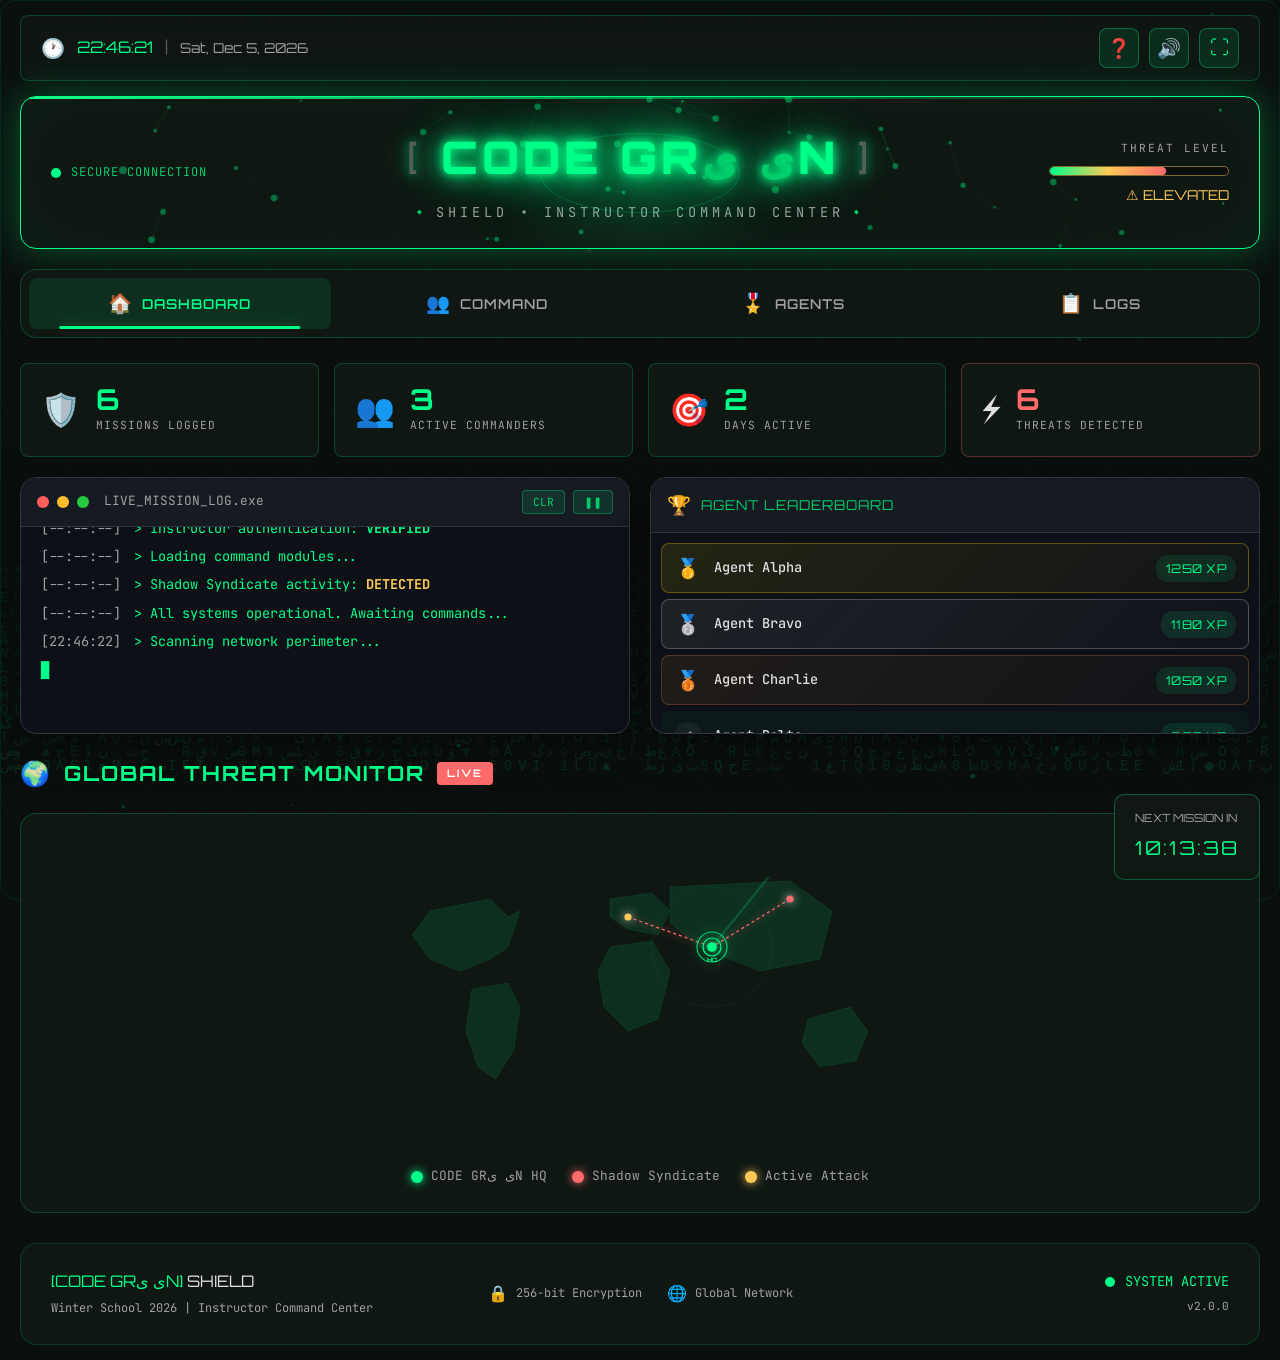
==== commit 101dea2e: "created agent roster" ====
--- a/index.html
+++ b/index.html
@@ -16,6 +16,12 @@
 </head>
 
 <body>
+    <!-- Parallax Background Layers -->
+    <div class="parallax-container">
+        <div class="parallax-layer layer-1"></div>
+        <div class="parallax-layer layer-2"></div>
+        <div class="parallax-layer layer-3"></div>
+    </div>
     <!-- Particle Background -->
     <canvas id="particle-canvas"></canvas>
     <!-- Matrix Rain Background -->
@@ -57,6 +63,7 @@
 
         <!-- Header -->
         <header class="header">
+            <canvas id="circuit-canvas"></canvas>
             <div class="header-left">
                 <div class="network-status">
                     <div class="network-dot"></div>
@@ -91,287 +98,513 @@
             </div>
         </header>
 
-        <!-- Stats Bar -->
-        <section class="stats-bar">
-            <div class="stat-card">
-                <div class="stat-icon">🛡️</div>
-                <div class="stat-info">
-                    <span class="stat-number" id="total-missions">0</span>
-                    <span class="stat-label">MISSIONS LOGGED</span>
-                </div>
-            </div>
-            <div class="stat-card">
-                <div class="stat-icon">👥</div>
-                <div class="stat-info">
-                    <span class="stat-number">3</span>
-                    <span class="stat-label">ACTIVE COMMANDERS</span>
-                </div>
-            </div>
-            <div class="stat-card">
-                <div class="stat-icon">🎯</div>
-                <div class="stat-info">
-                    <span class="stat-number" id="days-active">1</span>
-                    <span class="stat-label">DAYS ACTIVE</span>
-                </div>
-            </div>
-            <div class="stat-card danger">
-                <div class="stat-icon">⚡</div>
-                <div class="stat-info">
-                    <span class="stat-number" id="threat-count">7</span>
-                    <span class="stat-label">THREATS DETECTED</span>
-                </div>
-            </div>
-        </section>
-
-        <!-- Live Terminal -->
-        <section class="terminal-section">
-            <div class="terminal">
-                <div class="terminal-header">
-                    <div class="terminal-dots">
-                        <span class="terminal-dot red"></span>
-                        <span class="terminal-dot yellow"></span>
-                        <span class="terminal-dot green"></span>
-                    </div>
-                    <span class="terminal-title">LIVE_MISSION_LOG.exe</span>
-                    <div class="terminal-controls">
-                        <button class="terminal-btn" id="clear-terminal" title="Clear Terminal">CLR</button>
-                        <button class="terminal-btn" id="pause-terminal" title="Pause/Resume">❚❚</button>
-                    </div>
-                </div>
-                <div class="terminal-body" id="terminal-output">
-                    <p><span class="terminal-time">[--:--:--]</span> > System initialized...</p>
-                    <p><span class="terminal-time">[--:--:--]</span> > Connecting to CODE GRی یN network...</p>
-                    <p><span class="terminal-time">[--:--:--]</span> > Instructor authentication: <span
-                            class="success">VERIFIED</span></p>
-                    <p><span class="terminal-time">[--:--:--]</span> > Loading command modules...</p>
-                    <p><span class="terminal-time">[--:--:--]</span> > Shadow Syndicate activity: <span
-                            class="warning">DETECTED</span></p>
-                    <p><span class="terminal-time">[--:--:--]</span> > All systems operational. Awaiting commands...</p>
-                    <p class="cursor">█</p>
-                </div>
-            </div>
-        </section>
-
-        <!-- World Map Section -->
-        <section class="map-section">
-            <h2 class="section-title">
-                <span class="title-icon">🌍</span>
-                GLOBAL THREAT MONITOR
-                <span class="live-badge">LIVE</span>
-            </h2>
-            <div class="world-map-container">
-                <div class="world-map">
-                    <svg viewBox="0 0 1000 500" class="map-svg">
-                        <!-- Simplified World Map Outline -->
-                        <g class="continents" fill="rgba(0, 255, 136, 0.1)" stroke="rgba(0, 255, 136, 0.3)"
-                            stroke-width="0.5">
-                            <!-- North America -->
-                            <path
-                                d="M150,120 L250,100 L280,130 L300,120 L280,180 L250,200 L200,220 L150,200 L120,160 Z" />
-                            <!-- South America -->
-                            <path d="M220,250 L280,240 L300,280 L290,350 L260,400 L230,380 L210,320 Z" />
-                            <!-- Europe -->
-                            <path d="M450,100 L520,90 L550,120 L530,160 L480,150 L450,130 Z" />
-                            <!-- Africa -->
-                            <path d="M450,180 L520,170 L550,220 L530,300 L480,320 L440,280 L430,220 Z" />
-                            <!-- Asia -->
-                            <path d="M550,80 L750,70 L820,120 L800,200 L700,220 L600,180 L550,140 Z" />
-                            <!-- Australia -->
-                            <path d="M780,300 L850,280 L880,320 L860,370 L800,380 L770,340 Z" />
-                        </g>
-                        <!-- Attack Lines -->
-                        <g class="attack-lines" id="attack-lines">
-                            <!-- Dynamic attack lines will be added here -->
-                        </g>
-                        <!-- Attack Points -->
-                        <g class="attack-points" id="attack-points">
-                            <!-- HQ Point - Pakistan -->
-                            <circle cx="620" cy="180" r="8" class="hq-point" />
-                            <circle cx="620" cy="180" r="15" class="hq-pulse" />
-                            <text x="620" y="205" class="map-label hq-label">HQ</text>
-                        </g>
-                    </svg>
-                    <!-- Attack Legend -->
-                    <div class="map-legend">
-                        <div class="legend-item">
-                            <span class="legend-dot hq"></span>
-                            <span>CODE GRی یN HQ</span>
-                        </div>
-                        <div class="legend-item">
-                            <span class="legend-dot threat"></span>
-                            <span>Shadow Syndicate</span>
-                        </div>
-                        <div class="legend-item">
-                            <span class="legend-dot active"></span>
-                            <span>Active Attack</span>
-                        </div>
-                    </div>
-                </div>
-            </div>
-        </section>
-
-        <!-- Instructor Cards -->
-        <section class="instructors-section">
-            <h2 class="section-title">
-                <span class="title-icon">👥</span>
-                INSTRUCTOR COMMAND TEAM
-            </h2>
-            <div class="instructors-grid">
-                <!-- Faisal -->
-                <div class="instructor-card" data-instructor="faisal" onclick="openInstructorModal('faisal')">
-                    <div class="card-glow"></div>
-                    <div class="card-scan-line"></div>
-                    <div class="avatar-container">
-                        <div class="avatar-ring">
-                            <svg class="ring-svg" viewBox="0 0 100 100">
-                                <circle cx="50" cy="50" r="45" fill="none" stroke="rgba(0,255,136,0.2)"
-                                    stroke-width="2" />
-                                <circle cx="50" cy="50" r="45" fill="none" stroke="#00ff88" stroke-width="2"
-                                    stroke-dasharray="70 200" class="ring-progress" />
-                            </svg>
-                        </div>
-                        <div class="avatar">
-                            <img src="avatars/Faisal_avatar.png" alt="Commander Faisal" class="avatar-img">
-                        </div>
-                        <div class="status-indicator online"></div>
-                    </div>
-                    <div class="instructor-info">
-                        <h3 class="instructor-name">FAISAL</h3>
-                        <p class="instructor-role">Commander</p>
-                        <p class="instructor-division">ALPHA DIVISION</p>
-                    </div>
-                    <div class="instructor-stats">
-                        <div class="stat">
-                            <span class="stat-value" id="faisal-logs">0</span>
-                            <span class="stat-label">Logs</span>
-                        </div>
-                        <div class="stat">
-                            <span class="stat-value">LVL 5</span>
-                            <span class="stat-label">Rank</span>
-                        </div>
-                    </div>
-                    <div class="card-footer">
-                        <span class="view-profile">VIEW PROFILE →</span>
-                    </div>
-                </div>
-
-                <!-- Sharique -->
-                <div class="instructor-card" data-instructor="sharique" onclick="openInstructorModal('sharique')">
-                    <div class="card-glow sharique"></div>
-                    <div class="card-scan-line"></div>
-                    <div class="avatar-container">
-                        <div class="avatar-ring sharique">
-                            <svg class="ring-svg" viewBox="0 0 100 100">
-                                <circle cx="50" cy="50" r="45" fill="none" stroke="rgba(108,92,231,0.2)"
-                                    stroke-width="2" />
-                                <circle cx="50" cy="50" r="45" fill="none" stroke="#6c5ce7" stroke-width="2"
-                                    stroke-dasharray="85 200" class="ring-progress" />
-                            </svg>
-                        </div>
-                        <div class="avatar">
-                            <img src="avatars/Sharique_Avatar.png" alt="Tech Lead Sharique" class="avatar-img">
-                        </div>
-                        <div class="status-indicator online"></div>
-                    </div>
-                    <div class="instructor-info">
-                        <h3 class="instructor-name">SHARIQUE</h3>
-                        <p class="instructor-role">Tech Lead</p>
-                        <p class="instructor-division">BETA DIVISION</p>
-                    </div>
-                    <div class="instructor-stats">
-                        <div class="stat">
-                            <span class="stat-value" id="sharique-logs">0</span>
-                            <span class="stat-label">Logs</span>
-                        </div>
-                        <div class="stat">
-                            <span class="stat-value">LVL 5</span>
-                            <span class="stat-label">Rank</span>
-                        </div>
-                    </div>
-                    <div class="card-footer">
-                        <span class="view-profile">VIEW PROFILE →</span>
-                    </div>
-                </div>
-
-                <!-- Maira -->
-                <div class="instructor-card" data-instructor="maira" onclick="openInstructorModal('maira')">
-                    <div class="card-glow maira"></div>
-                    <div class="card-scan-line"></div>
-                    <div class="avatar-container">
-                        <div class="avatar-ring maira">
-                            <svg class="ring-svg" viewBox="0 0 100 100">
-                                <circle cx="50" cy="50" r="45" fill="none" stroke="rgba(253,121,168,0.2)"
-                                    stroke-width="2" />
-                                <circle cx="50" cy="50" r="45" fill="none" stroke="#fd79a8" stroke-width="2"
-                                    stroke-dasharray="75 200" class="ring-progress" />
-                            </svg>
-                        </div>
-                        <div class="avatar">
-                            <img src="avatars/Maira_avatar.png" alt="Operations Maira" class="avatar-img">
-                        </div>
-                        <div class="status-indicator online"></div>
-                    </div>
-                    <div class="instructor-info">
-                        <h3 class="instructor-name">MAIRA</h3>
-                        <p class="instructor-role">Operations</p>
-                        <p class="instructor-division">GAMMA DIVISION</p>
-                    </div>
-                    <div class="instructor-stats">
-                        <div class="stat">
-                            <span class="stat-value" id="maira-logs">0</span>
-                            <span class="stat-label">Logs</span>
-                        </div>
-                        <div class="stat">
-                            <span class="stat-value">LVL 5</span>
-                            <span class="stat-label">Rank</span>
-                        </div>
-                    </div>
-                    <div class="card-footer">
-                        <span class="view-profile">VIEW PROFILE →</span>
-                    </div>
-                </div>
-            </div>
-        </section>
-
-        <!-- Daily Log Section -->
-        <section class="daily-log-section">
-            <h2 class="section-title">
-                <span class="title-icon">📋</span>
-                DAILY MISSION LOG
-            </h2>
-
-            <!-- Mission Log Status -->
-            <div class="log-status-bar">
-                <span class="status-icon">🔒</span>
-                <span class="status-text">Mission logs managed by Command Center • Secure Channel Active</span>
-            </div>
-
-            <!-- Log Entries Display -->
-            <div class="log-entries-container">
-                <div class="entries-header">
-                    <div class="log-filter">
-                        <button class="filter-btn active" data-filter="all">
-                            <span class="filter-icon">📊</span> All
-                        </button>
-                        <button class="filter-btn" data-filter="faisal">
-                            <span class="filter-icon">🟢</span> Faisal
-                        </button>
-                        <button class="filter-btn" data-filter="sharique">
-                            <span class="filter-icon">🟣</span> Sharique
-                        </button>
-                        <button class="filter-btn" data-filter="maira">
-                            <span class="filter-icon">🩷</span> Maira
-                        </button>
-                    </div>
-                    <div class="entries-count">
-                        <span id="visible-count">0</span> entries
-                    </div>
-                </div>
-                <div id="log-entries" class="log-entries">
-                    <!-- Logs will be dynamically inserted here -->
-                </div>
-            </div>
-        </section>
+        <!-- Tab Navigation -->
+        <nav class="tab-nav">
+            <button class="tab-btn active" data-tab="dashboard">
+                <span class="tab-icon">🏠</span>
+                <span class="tab-text">DASHBOARD</span>
+            </button>
+            <button class="tab-btn" data-tab="command">
+                <span class="tab-icon">👥</span>
+                <span class="tab-text">COMMAND</span>
+            </button>
+            <button class="tab-btn" data-tab="agents">
+                <span class="tab-icon">🎖️</span>
+                <span class="tab-text">AGENTS</span>
+            </button>
+            <button class="tab-btn" data-tab="logs">
+                <span class="tab-icon">📋</span>
+                <span class="tab-text">LOGS</span>
+            </button>
+        </nav>
+
+        <!-- TAB: Dashboard -->
+        <div class="tab-panel active" id="tab-dashboard">
+
+            <!-- Stats Bar -->
+            <section class="stats-bar">
+                <div class="stat-card">
+                    <div class="stat-icon">🛡️</div>
+                    <div class="stat-info">
+                        <span class="stat-number" id="total-missions">0</span>
+                        <span class="stat-label">MISSIONS LOGGED</span>
+                    </div>
+                </div>
+                <div class="stat-card">
+                    <div class="stat-icon">👥</div>
+                    <div class="stat-info">
+                        <span class="stat-number">3</span>
+                        <span class="stat-label">ACTIVE COMMANDERS</span>
+                    </div>
+                </div>
+                <div class="stat-card">
+                    <div class="stat-icon">🎯</div>
+                    <div class="stat-info">
+                        <span class="stat-number" id="days-active">1</span>
+                        <span class="stat-label">DAYS ACTIVE</span>
+                    </div>
+                </div>
+                <div class="stat-card danger">
+                    <div class="stat-icon">⚡</div>
+                    <div class="stat-info">
+                        <span class="stat-number" id="threat-count">7</span>
+                        <span class="stat-label">THREATS DETECTED</span>
+                    </div>
+                </div>
+            </section>
+
+            <!-- Terminal & Leaderboard Grid -->
+            <section class="terminal-grid">
+                <!-- Live Terminal -->
+                <div class="terminal">
+                    <div class="terminal-header">
+                        <div class="terminal-dots">
+                            <span class="terminal-dot red"></span>
+                            <span class="terminal-dot yellow"></span>
+                            <span class="terminal-dot green"></span>
+                        </div>
+                        <span class="terminal-title">LIVE_MISSION_LOG.exe</span>
+                        <div class="terminal-controls">
+                            <button class="terminal-btn" id="clear-terminal" title="Clear Terminal">CLR</button>
+                            <button class="terminal-btn" id="pause-terminal" title="Pause/Resume">❚❚</button>
+                        </div>
+                    </div>
+                    <div class="terminal-body" id="terminal-output">
+                        <p><span class="terminal-time">[--:--:--]</span> > System initialized...</p>
+                        <p><span class="terminal-time">[--:--:--]</span> > Connecting to CODE GRی یN network...</p>
+                        <p><span class="terminal-time">[--:--:--]</span> > Instructor authentication: <span
+                                class="success">VERIFIED</span></p>
+                        <p><span class="terminal-time">[--:--:--]</span> > Loading command modules...</p>
+                        <p><span class="terminal-time">[--:--:--]</span> > Shadow Syndicate activity: <span
+                                class="warning">DETECTED</span></p>
+                        <p><span class="terminal-time">[--:--:--]</span> > All systems operational. Awaiting commands...
+                        </p>
+                        <p class="cursor">█</p>
+                    </div>
+                </div>
+
+                <!-- Agent Leaderboard -->
+                <div class="leaderboard-panel">
+                    <div class="leaderboard-header">
+                        <span class="leaderboard-icon">🏆</span>
+                        <span class="leaderboard-title">AGENT LEADERBOARD</span>
+                    </div>
+                    <div class="leaderboard-body">
+                        <div class="agent-row rank-1">
+                            <span class="agent-rank">🥇</span>
+                            <span class="agent-name">Agent Alpha</span>
+                            <span class="agent-xp">1250 XP</span>
+                        </div>
+                        <div class="agent-row rank-2">
+                            <span class="agent-rank">🥈</span>
+                            <span class="agent-name">Agent Bravo</span>
+                            <span class="agent-xp">1180 XP</span>
+                        </div>
+                        <div class="agent-row rank-3">
+                            <span class="agent-rank">🥉</span>
+                            <span class="agent-name">Agent Charlie</span>
+                            <span class="agent-xp">1050 XP</span>
+                        </div>
+                        <div class="agent-row">
+                            <span class="agent-rank">4</span>
+                            <span class="agent-name">Agent Delta</span>
+                            <span class="agent-xp">980 XP</span>
+                        </div>
+                        <div class="agent-row">
+                            <span class="agent-rank">5</span>
+                            <span class="agent-name">Agent Echo</span>
+                            <span class="agent-xp">920 XP</span>
+                        </div>
+                        <div class="agent-row">
+                            <span class="agent-rank">6</span>
+                            <span class="agent-name">Agent Foxtrot</span>
+                            <span class="agent-xp">850 XP</span>
+                        </div>
+                        <div class="agent-row">
+                            <span class="agent-rank">7</span>
+                            <span class="agent-name">Agent Golf</span>
+                            <span class="agent-xp">780 XP</span>
+                        </div>
+                        <div class="agent-row">
+                            <span class="agent-rank">8</span>
+                            <span class="agent-name">Agent Hotel</span>
+                            <span class="agent-xp">720 XP</span>
+                        </div>
+                        <div class="agent-row">
+                            <span class="agent-rank">9</span>
+                            <span class="agent-name">Agent India</span>
+                            <span class="agent-xp">650 XP</span>
+                        </div>
+                    </div>
+                </div>
+            </section>
+
+            <!-- World Map Section -->
+            <section class="map-section">
+                <h2 class="section-title">
+                    <span class="title-icon">🌍</span>
+                    GLOBAL THREAT MONITOR
+                    <span class="live-badge">LIVE</span>
+                </h2>
+                <div class="world-map-container">
+                    <div class="world-map">
+                        <svg viewBox="0 0 1000 500" class="map-svg">
+                            <!-- Simplified World Map Outline -->
+                            <g class="continents" fill="rgba(0, 255, 136, 0.1)" stroke="rgba(0, 255, 136, 0.3)"
+                                stroke-width="0.5">
+                                <!-- North America -->
+                                <path
+                                    d="M150,120 L250,100 L280,130 L300,120 L280,180 L250,200 L200,220 L150,200 L120,160 Z" />
+                                <!-- South America -->
+                                <path d="M220,250 L280,240 L300,280 L290,350 L260,400 L230,380 L210,320 Z" />
+                                <!-- Europe -->
+                                <path d="M450,100 L520,90 L550,120 L530,160 L480,150 L450,130 Z" />
+                                <!-- Africa -->
+                                <path d="M450,180 L520,170 L550,220 L530,300 L480,320 L440,280 L430,220 Z" />
+                                <!-- Asia -->
+                                <path d="M550,80 L750,70 L820,120 L800,200 L700,220 L600,180 L550,140 Z" />
+                                <!-- Australia -->
+                                <path d="M780,300 L850,280 L880,320 L860,370 L800,380 L770,340 Z" />
+                            </g>
+                            <!-- Attack Lines -->
+                            <g class="attack-lines" id="attack-lines">
+                                <!-- Dynamic attack lines will be added here -->
+                            </g>
+                            <!-- Attack Points -->
+                            <g class="attack-points" id="attack-points">
+                                <!-- HQ Point - Pakistan -->
+                                <circle cx="620" cy="180" r="8" class="hq-point" />
+                                <circle cx="620" cy="180" r="15" class="hq-pulse" />
+                                <text x="620" y="205" class="map-label hq-label">HQ</text>
+                            </g>
+                        </svg>
+                        <!-- Attack Legend -->
+                        <div class="map-legend">
+                            <div class="legend-item">
+                                <span class="legend-dot hq"></span>
+                                <span>CODE GRی یN HQ</span>
+                            </div>
+                            <div class="legend-item">
+                                <span class="legend-dot threat"></span>
+                                <span>Shadow Syndicate</span>
+                            </div>
+                            <div class="legend-item">
+                                <span class="legend-dot active"></span>
+                                <span>Active Attack</span>
+                            </div>
+                        </div>
+                    </div>
+                </div>
+            </section>
+        </div>
+
+        <!-- TAB: Command -->
+        <div class="tab-panel" id="tab-command">
+            <!-- Instructor Cards -->
+            <section class="instructors-section">
+                <h2 class="section-title">
+                    <span class="title-icon">👥</span>
+                    INSTRUCTOR COMMAND TEAM
+                </h2>
+                <div class="instructors-grid">
+                    <!-- Faisal -->
+                    <div class="instructor-card" data-instructor="faisal" onclick="openInstructorModal('faisal')">
+                        <div class="card-glow"></div>
+                        <div class="card-scan-line"></div>
+                        <div class="avatar-container">
+                            <div class="avatar-ring">
+                                <svg class="ring-svg" viewBox="0 0 100 100">
+                                    <circle cx="50" cy="50" r="45" fill="none" stroke="rgba(0,255,136,0.2)"
+                                        stroke-width="2" />
+                                    <circle cx="50" cy="50" r="45" fill="none" stroke="#00ff88" stroke-width="2"
+                                        stroke-dasharray="70 200" class="ring-progress" />
+                                </svg>
+                            </div>
+                            <div class="avatar">
+                                <img src="avatars/Faisal_avatar.png" alt="Commander Faisal" class="avatar-img">
+                            </div>
+                            <div class="status-indicator online"></div>
+                        </div>
+                        <div class="instructor-info">
+                            <h3 class="instructor-name">FAISAL</h3>
+                            <p class="instructor-role">Commander</p>
+                            <p class="instructor-division">ALPHA DIVISION</p>
+                        </div>
+                        <div class="instructor-stats">
+                            <div class="stat">
+                                <span class="stat-value" id="faisal-logs">0</span>
+                                <span class="stat-label">Logs</span>
+                            </div>
+                            <div class="stat">
+                                <span class="stat-value">LVL 5</span>
+                                <span class="stat-label">Rank</span>
+                            </div>
+                        </div>
+                        <div class="card-footer">
+                            <span class="view-profile">VIEW PROFILE →</span>
+                        </div>
+                    </div>
+
+                    <!-- Sharique -->
+                    <div class="instructor-card" data-instructor="sharique" onclick="openInstructorModal('sharique')">
+                        <div class="card-glow sharique"></div>
+                        <div class="card-scan-line"></div>
+                        <div class="avatar-container">
+                            <div class="avatar-ring sharique">
+                                <svg class="ring-svg" viewBox="0 0 100 100">
+                                    <circle cx="50" cy="50" r="45" fill="none" stroke="rgba(108,92,231,0.2)"
+                                        stroke-width="2" />
+                                    <circle cx="50" cy="50" r="45" fill="none" stroke="#6c5ce7" stroke-width="2"
+                                        stroke-dasharray="85 200" class="ring-progress" />
+                                </svg>
+                            </div>
+                            <div class="avatar">
+                                <img src="avatars/Sharique_Avatar.png" alt="Tech Lead Sharique" class="avatar-img">
+                            </div>
+                            <div class="status-indicator online"></div>
+                        </div>
+                        <div class="instructor-info">
+                            <h3 class="instructor-name">SHARIQUE</h3>
+                            <p class="instructor-role">Tech Lead</p>
+                            <p class="instructor-division">BETA DIVISION</p>
+                        </div>
+                        <div class="instructor-stats">
+                            <div class="stat">
+                                <span class="stat-value" id="sharique-logs">0</span>
+                                <span class="stat-label">Logs</span>
+                            </div>
+                            <div class="stat">
+                                <span class="stat-value">LVL 5</span>
+                                <span class="stat-label">Rank</span>
+                            </div>
+                        </div>
+                        <div class="card-footer">
+                            <span class="view-profile">VIEW PROFILE →</span>
+                        </div>
+                    </div>
+
+                    <!-- Maira -->
+                    <div class="instructor-card" data-instructor="maira" onclick="openInstructorModal('maira')">
+                        <div class="card-glow maira"></div>
+                        <div class="card-scan-line"></div>
+                        <div class="avatar-container">
+                            <div class="avatar-ring maira">
+                                <svg class="ring-svg" viewBox="0 0 100 100">
+                                    <circle cx="50" cy="50" r="45" fill="none" stroke="rgba(253,121,168,0.2)"
+                                        stroke-width="2" />
+                                    <circle cx="50" cy="50" r="45" fill="none" stroke="#fd79a8" stroke-width="2"
+                                        stroke-dasharray="75 200" class="ring-progress" />
+                                </svg>
+                            </div>
+                            <div class="avatar">
+                                <img src="avatars/Maira_avatar.png" alt="Operations Maira" class="avatar-img">
+                            </div>
+                            <div class="status-indicator online"></div>
+                        </div>
+                        <div class="instructor-info">
+                            <h3 class="instructor-name">MAIRA</h3>
+                            <p class="instructor-role">Operations</p>
+                            <p class="instructor-division">GAMMA DIVISION</p>
+                        </div>
+                        <div class="instructor-stats">
+                            <div class="stat">
+                                <span class="stat-value" id="maira-logs">0</span>
+                                <span class="stat-label">Logs</span>
+                            </div>
+                            <div class="stat">
+                                <span class="stat-value">LVL 5</span>
+                                <span class="stat-label">Rank</span>
+                            </div>
+                        </div>
+                        <div class="card-footer">
+                            <span class="view-profile">VIEW PROFILE →</span>
+                        </div>
+                    </div>
+                </div>
+            </section>
+        </div>
+
+        <!-- TAB: Agents -->
+        <div class="tab-panel" id="tab-agents">
+            <!-- Agent Roster Section -->
+            <section class="agents-section">
+                <h2 class="section-title">
+                    <span class="title-icon">🎖️</span>
+                    AGENT ROSTER
+                    <span class="agent-count-badge">9 ACTIVE</span>
+                </h2>
+                <div class="agents-grid">
+                    <!-- Agent 1 -->
+                    <div class="agent-card" data-division="aqua">
+                        <div class="agent-card-header">
+                            <span class="agent-division-badge aqua">AQUA</span>
+                            <span class="agent-status online">● ONLINE</span>
+                        </div>
+                        <div class="agent-avatar">🦈</div>
+                        <h3 class="agent-codename">SHARK</h3>
+                        <p class="agent-tagline">"Silent but deadly"</p>
+                        <div class="agent-meta">
+                            <span class="agent-xp-display">1250 XP</span>
+                        </div>
+                    </div>
+
+                    <!-- Agent 2 -->
+                    <div class="agent-card" data-division="volt">
+                        <div class="agent-card-header">
+                            <span class="agent-division-badge volt">VOLT</span>
+                            <span class="agent-status online">● ONLINE</span>
+                        </div>
+                        <div class="agent-avatar">⚡</div>
+                        <h3 class="agent-codename">THUNDER</h3>
+                        <p class="agent-tagline">"Speed is power"</p>
+                        <div class="agent-meta">
+                            <span class="agent-xp-display">1180 XP</span>
+                        </div>
+                    </div>
+
+                    <!-- Agent 3 -->
+                    <div class="agent-card" data-division="terra">
+                        <div class="agent-card-header">
+                            <span class="agent-division-badge terra">TERRA</span>
+                            <span class="agent-status online">● ONLINE</span>
+                        </div>
+                        <div class="agent-avatar">🌿</div>
+                        <h3 class="agent-codename">ROOT</h3>
+                        <p class="agent-tagline">"Grounded in truth"</p>
+                        <div class="agent-meta">
+                            <span class="agent-xp-display">1050 XP</span>
+                        </div>
+                    </div>
+
+                    <!-- Agent 4 -->
+                    <div class="agent-card" data-division="atmos">
+                        <div class="agent-card-header">
+                            <span class="agent-division-badge atmos">ATMOS</span>
+                            <span class="agent-status online">● ONLINE</span>
+                        </div>
+                        <div class="agent-avatar">🌪️</div>
+                        <h3 class="agent-codename">CYCLONE</h3>
+                        <p class="agent-tagline">"Chaos in motion"</p>
+                        <div class="agent-meta">
+                            <span class="agent-xp-display">980 XP</span>
+                        </div>
+                    </div>
+
+                    <!-- Agent 5 -->
+                    <div class="agent-card" data-division="aqua">
+                        <div class="agent-card-header">
+                            <span class="agent-division-badge aqua">AQUA</span>
+                            <span class="agent-status online">● ONLINE</span>
+                        </div>
+                        <div class="agent-avatar">🐙</div>
+                        <h3 class="agent-codename">KRAKEN</h3>
+                        <p class="agent-tagline">"Depths of knowledge"</p>
+                        <div class="agent-meta">
+                            <span class="agent-xp-display">920 XP</span>
+                        </div>
+                    </div>
+
+                    <!-- Agent 6 -->
+                    <div class="agent-card" data-division="volt">
+                        <div class="agent-card-header">
+                            <span class="agent-division-badge volt">VOLT</span>
+                            <span class="agent-status online">● ONLINE</span>
+                        </div>
+                        <div class="agent-avatar">💥</div>
+                        <h3 class="agent-codename">SPARK</h3>
+                        <p class="agent-tagline">"Igniting innovation"</p>
+                        <div class="agent-meta">
+                            <span class="agent-xp-display">850 XP</span>
+                        </div>
+                    </div>
+
+                    <!-- Agent 7 -->
+                    <div class="agent-card" data-division="terra">
+                        <div class="agent-card-header">
+                            <span class="agent-division-badge terra">TERRA</span>
+                            <span class="agent-status online">● ONLINE</span>
+                        </div>
+                        <div class="agent-avatar">🏔️</div>
+                        <h3 class="agent-codename">SUMMIT</h3>
+                        <p class="agent-tagline">"Reaching new heights"</p>
+                        <div class="agent-meta">
+                            <span class="agent-xp-display">780 XP</span>
+                        </div>
+                    </div>
+
+                    <!-- Agent 8 -->
+                    <div class="agent-card" data-division="atmos">
+                        <div class="agent-card-header">
+                            <span class="agent-division-badge atmos">ATMOS</span>
+                            <span class="agent-status online">● ONLINE</span>
+                        </div>
+                        <div class="agent-avatar">🌙</div>
+                        <h3 class="agent-codename">ECLIPSE</h3>
+                        <p class="agent-tagline">"Shadow operations"</p>
+                        <div class="agent-meta">
+                            <span class="agent-xp-display">720 XP</span>
+                        </div>
+                    </div>
+
+                    <!-- Agent 9 -->
+                    <div class="agent-card" data-division="aqua">
+                        <div class="agent-card-header">
+                            <span class="agent-division-badge aqua">AQUA</span>
+                            <span class="agent-status online">● ONLINE</span>
+                        </div>
+                        <div class="agent-avatar">🌊</div>
+                        <h3 class="agent-codename">WAVE</h3>
+                        <p class="agent-tagline">"Riding the signal"</p>
+                        <div class="agent-meta">
+                            <span class="agent-xp-display">650 XP</span>
+                        </div>
+                    </div>
+                </div>
+            </section>
+        </div>
+
+        <!-- TAB: Logs -->
+        <div class="tab-panel" id="tab-logs">
+            <!-- Daily Log Section -->
+            <section class="daily-log-section">
+                <h2 class="section-title">
+                    <span class="title-icon">📋</span>
+                    DAILY MISSION LOG
+                </h2>
+
+                <!-- Mission Log Status -->
+                <div class="log-status-bar">
+                    <span class="status-icon">🔒</span>
+                    <span class="status-text">Mission logs managed by Command Center • Secure Channel Active</span>
+                </div>
+
+                <!-- Log Entries Display -->
+                <div class="log-entries-container">
+                    <div class="entries-header">
+                        <div class="log-filter">
+                            <button class="filter-btn active" data-filter="all">
+                                <span class="filter-icon">📊</span> All
+                            </button>
+                            <button class="filter-btn" data-filter="faisal">
+                                <span class="filter-icon">🟢</span> Faisal
+                            </button>
+                            <button class="filter-btn" data-filter="sharique">
+                                <span class="filter-icon">🟣</span> Sharique
+                            </button>
+                            <button class="filter-btn" data-filter="maira">
+                                <span class="filter-icon">🩷</span> Maira
+                            </button>
+                        </div>
+                        <div class="entries-count">
+                            <span id="visible-count">0</span> entries
+                        </div>
+                    </div>
+                    <div id="log-entries" class="log-entries">
+                        <!-- Logs will be dynamically inserted here -->
+                    </div>
+                </div>
+            </section>
+        </div>
 
         <!-- Footer -->
         <footer class="footer">
@@ -446,7 +679,8 @@
         <div class="modal-content delete-modal">
             <div class="delete-modal-icon">⚠️</div>
             <h2 class="delete-modal-title">DELETE MISSION LOG?</h2>
-            <p class="delete-modal-text">This action cannot be undone. The log entry will be permanently removed from
+            <p class="delete-modal-text">This action cannot be undone. The log entry will be permanently removed
+                from
                 the system.</p>
             <div class="delete-modal-actions">
                 <button class="btn-cancel" onclick="closeDeleteModal()">CANCEL</button>
--- a/styles.css
+++ b/styles.css
@@ -257,6 +257,17 @@
     }
 }
 
+/* Interactive Circuit Canvas */
+#circuit-canvas {
+    position: absolute;
+    top: 0;
+    left: 0;
+    width: 100%;
+    height: 100%;
+    pointer-events: none;
+    z-index: 0;
+}
+
 .logo-container {
     text-align: center;
     position: relative;
@@ -459,6 +470,169 @@
 }
 
 /* ================================
+   PARALLAX BACKGROUND
+   ================================ */
+.parallax-container {
+    position: fixed;
+    top: 0;
+    left: 0;
+    width: 100%;
+    height: 100%;
+    z-index: -5;
+    pointer-events: none;
+    overflow: hidden;
+}
+
+.parallax-layer {
+    position: absolute;
+    top: 0;
+    left: 0;
+    width: 100%;
+    height: 200%;
+    will-change: transform;
+}
+
+/* Layer 1 - Far background (slowest) - Grid pattern */
+.layer-1 {
+    background-image:
+        linear-gradient(rgba(0, 255, 136, 0.03) 1px, transparent 1px),
+        linear-gradient(90deg, rgba(0, 255, 136, 0.03) 1px, transparent 1px);
+    background-size: 100px 100px;
+    opacity: 0.5;
+}
+
+/* Layer 2 - Mid background - Larger grid with dots */
+.layer-2 {
+    background-image:
+        radial-gradient(circle at center, rgba(0, 255, 136, 0.08) 1px, transparent 1px),
+        linear-gradient(rgba(0, 255, 136, 0.02) 1px, transparent 1px),
+        linear-gradient(90deg, rgba(0, 255, 136, 0.02) 1px, transparent 1px);
+    background-size: 50px 50px, 50px 50px, 50px 50px;
+    opacity: 0.6;
+}
+
+/* Layer 3 - Near background (fastest) - Circuit-like lines */
+.layer-3 {
+    background-image:
+        radial-gradient(circle at 20% 30%, rgba(0, 255, 136, 0.1) 2px, transparent 2px),
+        radial-gradient(circle at 80% 70%, rgba(0, 255, 136, 0.08) 1px, transparent 1px),
+        radial-gradient(circle at 50% 50%, rgba(0, 255, 136, 0.05) 1.5px, transparent 1.5px),
+        linear-gradient(45deg, transparent 48%, rgba(0, 255, 136, 0.03) 49%, rgba(0, 255, 136, 0.03) 51%, transparent 52%);
+    background-size: 200px 200px, 150px 150px, 100px 100px, 80px 80px;
+    opacity: 0.7;
+}
+
+#particle-canvas {
+    display: flex;
+    gap: 5px;
+    background: var(--bg-card);
+    border: 1px solid rgba(0, 255, 136, 0.2);
+    border-radius: var(--border-radius);
+    padding: 8px;
+    margin-bottom: 25px;
+    backdrop-filter: blur(10px);
+}
+
+/* ================================
+   TAB NAVIGATION
+   ================================ */
+.tab-nav {
+    display: flex;
+    gap: 5px;
+    background: var(--bg-card);
+    border: 1px solid rgba(0, 255, 136, 0.2);
+    border-radius: var(--border-radius);
+    padding: 8px;
+    margin-bottom: 25px;
+    backdrop-filter: blur(10px);
+}
+
+.tab-btn {
+    flex: 1;
+    display: flex;
+    align-items: center;
+    justify-content: center;
+    gap: 10px;
+    padding: 14px 20px;
+    background: transparent;
+    border: none;
+    border-radius: 8px;
+    cursor: pointer;
+    transition: all 0.3s ease;
+    position: relative;
+    overflow: hidden;
+}
+
+.tab-btn::before {
+    content: '';
+    position: absolute;
+    bottom: 0;
+    left: 50%;
+    transform: translateX(-50%);
+    width: 0;
+    height: 3px;
+    background: var(--green-primary);
+    transition: width 0.3s ease;
+    border-radius: 3px;
+}
+
+.tab-btn:hover::before {
+    width: 60%;
+}
+
+.tab-btn.active::before {
+    width: 80%;
+    box-shadow: 0 0 15px var(--green-glow);
+}
+
+.tab-icon {
+    font-size: 1.2rem;
+}
+
+.tab-text {
+    font-family: var(--font-display);
+    font-size: 0.85rem;
+    font-weight: 600;
+    letter-spacing: 1px;
+    color: var(--text-secondary);
+    transition: color 0.3s ease;
+}
+
+.tab-btn:hover .tab-text {
+    color: var(--text-primary);
+}
+
+.tab-btn.active {
+    background: rgba(0, 255, 136, 0.1);
+}
+
+.tab-btn.active .tab-text {
+    color: var(--green-primary);
+}
+
+/* Tab Panels */
+.tab-panel {
+    display: none;
+    animation: fadeIn 0.4s ease;
+}
+
+.tab-panel.active {
+    display: block;
+}
+
+@keyframes fadeIn {
+    from {
+        opacity: 0;
+        transform: translateY(10px);
+    }
+
+    to {
+        opacity: 1;
+        transform: translateY(0);
+    }
+}
+
+/* ================================
    STATS BAR
    ================================ */
 .stats-bar {
@@ -524,11 +698,18 @@
 }
 
 /* ================================
-   TERMINAL SECTION
+   TERMINAL & LEADERBOARD GRID
    ================================ */
-.terminal-section {
+.terminal-grid {
+    display: grid;
+    grid-template-columns: 1fr 1fr;
+    gap: 20px;
     margin-bottom: 20px;
 }
+
+/* ================================
+   TERMINAL
+   ================================ */
 
 .terminal {
     background: #0d1117;
@@ -645,6 +826,121 @@
 }
 
 /* ================================
+   AGENT LEADERBOARD
+   ================================ */
+.leaderboard-panel {
+    background: #0d1117;
+    border: 1px solid #30363d;
+    border-radius: var(--border-radius);
+    overflow: hidden;
+    box-shadow: 0 10px 40px rgba(0, 0, 0, 0.5);
+    display: flex;
+    flex-direction: column;
+}
+
+.leaderboard-header {
+    display: flex;
+    align-items: center;
+    gap: 10px;
+    padding: 12px 16px;
+    background: #161b22;
+    border-bottom: 1px solid #30363d;
+}
+
+.leaderboard-icon {
+    font-size: 1.2rem;
+}
+
+.leaderboard-title {
+    font-family: var(--font-display);
+    font-size: 0.85rem;
+    color: var(--green-secondary);
+    letter-spacing: 1px;
+}
+
+.leaderboard-body {
+    padding: 10px;
+    overflow-y: auto;
+    max-height: 200px;
+}
+
+.agent-row {
+    display: flex;
+    align-items: center;
+    gap: 12px;
+    padding: 10px 12px;
+    border-radius: 8px;
+    margin-bottom: 6px;
+    background: rgba(0, 255, 136, 0.03);
+    border: 1px solid transparent;
+    transition: all 0.2s ease;
+}
+
+.agent-row:last-child {
+    margin-bottom: 0;
+}
+
+.agent-row:hover {
+    background: rgba(0, 255, 136, 0.08);
+    border-color: rgba(0, 255, 136, 0.2);
+    transform: translateX(5px);
+}
+
+.agent-row.rank-1 {
+    background: linear-gradient(135deg, rgba(255, 215, 0, 0.1) 0%, rgba(255, 215, 0, 0.02) 100%);
+    border-color: rgba(255, 215, 0, 0.3);
+}
+
+.agent-row.rank-2 {
+    background: linear-gradient(135deg, rgba(192, 192, 192, 0.1) 0%, rgba(192, 192, 192, 0.02) 100%);
+    border-color: rgba(192, 192, 192, 0.3);
+}
+
+.agent-row.rank-3 {
+    background: linear-gradient(135deg, rgba(205, 127, 50, 0.1) 0%, rgba(205, 127, 50, 0.02) 100%);
+    border-color: rgba(205, 127, 50, 0.3);
+}
+
+.agent-rank {
+    width: 28px;
+    height: 28px;
+    display: flex;
+    align-items: center;
+    justify-content: center;
+    font-family: var(--font-display);
+    font-size: 0.9rem;
+    font-weight: bold;
+    color: var(--text-secondary);
+    background: rgba(255, 255, 255, 0.05);
+    border-radius: 50%;
+}
+
+.rank-1 .agent-rank,
+.rank-2 .agent-rank,
+.rank-3 .agent-rank {
+    background: transparent;
+    font-size: 1.2rem;
+}
+
+.agent-name {
+    flex: 1;
+    font-family: var(--font-mono);
+    font-size: 0.85rem;
+    color: var(--text-primary);
+    font-weight: 500;
+}
+
+.agent-xp {
+    font-family: var(--font-display);
+    font-size: 0.75rem;
+    color: var(--green-primary);
+    padding: 4px 10px;
+    background: rgba(0, 255, 136, 0.1);
+    border-radius: 12px;
+    letter-spacing: 0.5px;
+}
+
+/* ================================
    WORLD MAP SECTION
    ================================ */
 .map-section {
@@ -831,6 +1127,105 @@
     50% {
         transform: scale(1.3);
     }
+}
+
+/* Enhanced Map Animations */
+.attack-pulse {
+    animation: attackPulseExpand 1s ease-out forwards;
+}
+
+@keyframes attackPulseExpand {
+    0% {
+        r: 6;
+        opacity: 1;
+    }
+
+    100% {
+        r: 25;
+        opacity: 0;
+    }
+}
+
+.defense-shield {
+    animation: defenseShieldPulse 0.5s ease-out forwards;
+    filter: drop-shadow(0 0 10px #00ff88);
+}
+
+@keyframes defenseShieldPulse {
+    0% {
+        r: 10;
+        opacity: 0;
+        stroke-width: 5;
+    }
+
+    50% {
+        opacity: 1;
+    }
+
+    100% {
+        r: 25;
+        opacity: 0.8;
+        stroke-width: 2;
+    }
+}
+
+.blocked-text {
+    animation: blockedFade 1.5s ease-out forwards;
+    font-family: 'Orbitron', sans-serif;
+    font-weight: bold;
+}
+
+@keyframes blockedFade {
+    0% {
+        opacity: 0;
+        transform: translateY(5px);
+    }
+
+    20% {
+        opacity: 1;
+        transform: translateY(0);
+    }
+
+    80% {
+        opacity: 1;
+    }
+
+    100% {
+        opacity: 0;
+    }
+}
+
+.city-label {
+    font-family: 'Orbitron', sans-serif;
+    transition: opacity 0.3s ease;
+    pointer-events: none;
+}
+
+.city-marker {
+    transition: transform 0.2s ease;
+}
+
+.city-marker:hover {
+    transform: scale(1.2);
+}
+
+.attack-point-active {
+    animation: attackPointGlow 0.5s ease-in-out infinite alternate;
+    filter: drop-shadow(0 0 8px currentColor);
+}
+
+@keyframes attackPointGlow {
+    0% {
+        opacity: 0.7;
+    }
+
+    100% {
+        opacity: 1;
+    }
+}
+
+.radar-sweep {
+    filter: drop-shadow(0 0 5px rgba(0, 255, 136, 0.5));
 }
 
 /* ================================
@@ -1132,6 +1527,201 @@
 
 .instructor-card[data-instructor="maira"]:hover .view-profile {
     color: var(--accent-pink);
+}
+
+/* ================================
+   AGENT ROSTER SECTION
+   ================================ */
+.agents-section {
+    margin-bottom: 30px;
+}
+
+.agent-count-badge {
+    background: var(--green-primary);
+    color: var(--bg-primary);
+    padding: 4px 12px;
+    border-radius: 12px;
+    font-size: 0.7rem;
+    font-weight: 700;
+    margin-left: auto;
+}
+
+.agents-grid {
+    display: grid;
+    grid-template-columns: repeat(3, 1fr);
+    gap: 20px;
+}
+
+.agent-card {
+    background: var(--bg-card);
+    border: 1px solid rgba(0, 255, 136, 0.2);
+    border-radius: var(--border-radius);
+    padding: 20px;
+    text-align: center;
+    transition: all 0.3s ease;
+    position: relative;
+    overflow: hidden;
+}
+
+.agent-card::before {
+    content: '';
+    position: absolute;
+    top: 0;
+    left: 0;
+    right: 0;
+    height: 3px;
+    background: var(--green-primary);
+    opacity: 0;
+    transition: opacity 0.3s ease;
+}
+
+.agent-card:hover {
+    transform: translateY(-5px);
+    border-color: var(--green-primary);
+    box-shadow: 0 15px 40px rgba(0, 0, 0, 0.3);
+}
+
+.agent-card:hover::before {
+    opacity: 1;
+}
+
+/* Division-specific colors */
+.agent-card[data-division="aqua"]::before {
+    background: #00cec9;
+}
+
+.agent-card[data-division="volt"]::before {
+    background: #feca57;
+}
+
+.agent-card[data-division="terra"]::before {
+    background: #00ff88;
+}
+
+.agent-card[data-division="atmos"]::before {
+    background: #a29bfe;
+}
+
+.agent-card[data-division="aqua"]:hover {
+    border-color: #00cec9;
+    box-shadow: 0 15px 40px rgba(0, 206, 201, 0.2);
+}
+
+.agent-card[data-division="volt"]:hover {
+    border-color: #feca57;
+    box-shadow: 0 15px 40px rgba(254, 202, 87, 0.2);
+}
+
+.agent-card[data-division="terra"]:hover {
+    border-color: #00ff88;
+    box-shadow: 0 15px 40px rgba(0, 255, 136, 0.2);
+}
+
+.agent-card[data-division="atmos"]:hover {
+    border-color: #a29bfe;
+    box-shadow: 0 15px 40px rgba(162, 155, 254, 0.2);
+}
+
+.agent-card-header {
+    display: flex;
+    justify-content: space-between;
+    align-items: center;
+    margin-bottom: 15px;
+}
+
+.agent-division-badge {
+    font-family: var(--font-display);
+    font-size: 0.65rem;
+    font-weight: 700;
+    padding: 4px 10px;
+    border-radius: 4px;
+    letter-spacing: 1px;
+}
+
+.agent-division-badge.aqua {
+    background: rgba(0, 206, 201, 0.2);
+    color: #00cec9;
+    border: 1px solid rgba(0, 206, 201, 0.5);
+}
+
+.agent-division-badge.volt {
+    background: rgba(254, 202, 87, 0.2);
+    color: #feca57;
+    border: 1px solid rgba(254, 202, 87, 0.5);
+}
+
+.agent-division-badge.terra {
+    background: rgba(0, 255, 136, 0.2);
+    color: #00ff88;
+    border: 1px solid rgba(0, 255, 136, 0.5);
+}
+
+.agent-division-badge.atmos {
+    background: rgba(162, 155, 254, 0.2);
+    color: #a29bfe;
+    border: 1px solid rgba(162, 155, 254, 0.5);
+}
+
+.agent-status {
+    font-size: 0.7rem;
+    font-weight: 600;
+}
+
+.agent-status.online {
+    color: var(--success);
+}
+
+.agent-status.offline {
+    color: var(--text-secondary);
+}
+
+.agent-avatar {
+    width: 70px;
+    height: 70px;
+    margin: 0 auto 15px;
+    display: flex;
+    align-items: center;
+    justify-content: center;
+    font-size: 2.5rem;
+    background: rgba(0, 255, 136, 0.05);
+    border-radius: 50%;
+    border: 2px solid rgba(0, 255, 136, 0.2);
+    transition: all 0.3s ease;
+}
+
+.agent-card:hover .agent-avatar {
+    transform: scale(1.1);
+    border-color: var(--green-primary);
+}
+
+.agent-codename {
+    font-family: var(--font-display);
+    font-size: 1.3rem;
+    color: var(--text-primary);
+    margin-bottom: 5px;
+    letter-spacing: 2px;
+}
+
+.agent-tagline {
+    font-style: italic;
+    font-size: 0.8rem;
+    color: var(--text-secondary);
+    margin-bottom: 15px;
+}
+
+.agent-meta {
+    padding-top: 12px;
+    border-top: 1px solid rgba(255, 255, 255, 0.1);
+}
+
+.agent-xp-display {
+    font-family: var(--font-display);
+    font-size: 0.9rem;
+    color: var(--green-primary);
+    padding: 6px 15px;
+    background: rgba(0, 255, 136, 0.1);
+    border-radius: 15px;
+    display: inline-block;
 }
 
 /* ================================
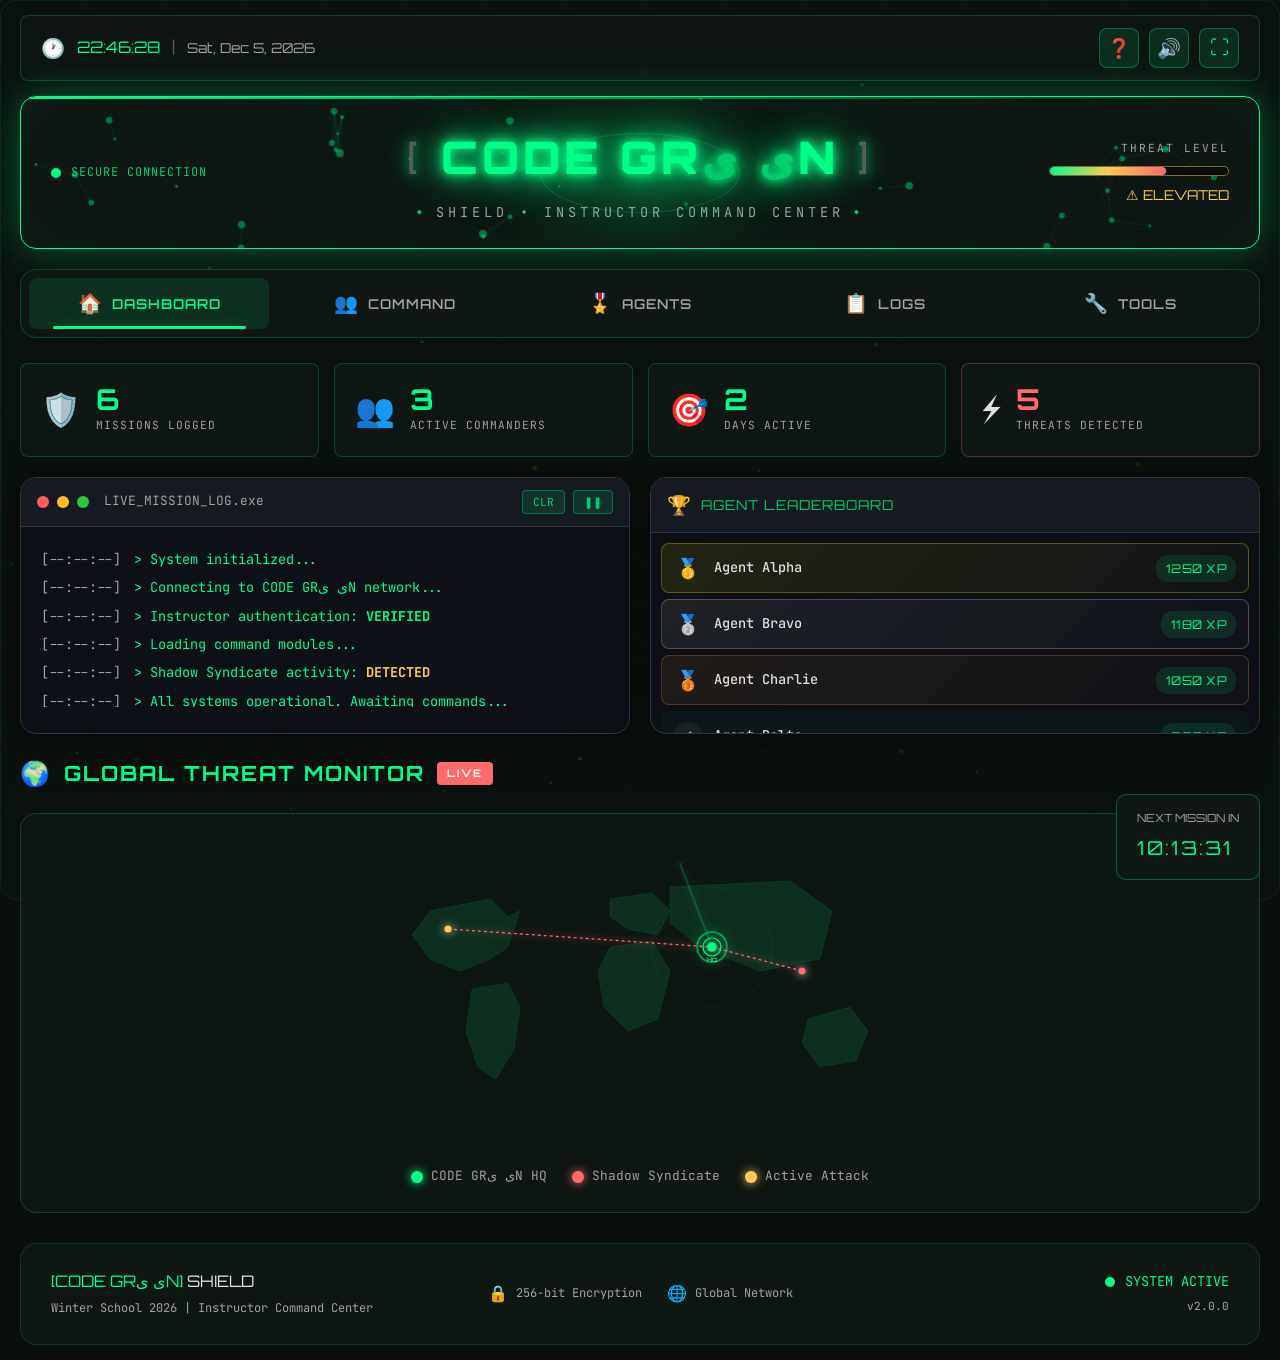
==== commit 3eabf987: "added new features" ====
--- a/index.html
+++ b/index.html
@@ -115,6 +115,10 @@
             <button class="tab-btn" data-tab="logs">
                 <span class="tab-icon">📋</span>
                 <span class="tab-text">LOGS</span>
+            </button>
+            <button class="tab-btn" data-tab="tools">
+                <span class="tab-icon">🔧</span>
+                <span class="tab-text">TOOLS</span>
             </button>
         </nav>
 
@@ -606,6 +610,49 @@
             </section>
         </div>
 
+        <!-- TAB: Tools -->
+        <div class="tab-panel" id="tab-tools">
+            <section class="tools-section">
+                <h2 class="section-title">
+                    <span class="title-icon">🔧</span>
+                    AGENT TRAINING TOOLS
+                </h2>
+                <div class="tools-grid">
+                    <!-- Password Cracker -->
+                    <a href="password-cracker.html" class="tool-card">
+                        <div class="tool-icon">🔓</div>
+                        <h3 class="tool-name">PASSWORD ANALYZER</h3>
+                        <p class="tool-desc">Test password strength and see how fast it can be cracked</p>
+                        <span class="tool-btn">LAUNCH TOOL →</span>
+                    </a>
+
+                    <!-- SQL Injection Lab -->
+                    <a href="sql-injection-lab.html" class="tool-card">
+                        <div class="tool-icon">💉</div>
+                        <h3 class="tool-name">SQL INJECTION LAB</h3>
+                        <p class="tool-desc">Practice SQL injection attacks safely</p>
+                        <span class="tool-btn">LAUNCH TOOL →</span>
+                    </a>
+
+                    <!-- Phishing Simulator -->
+                    <a href="phishing-simulator.html" class="tool-card">
+                        <div class="tool-icon">🎣</div>
+                        <h3 class="tool-name">PHISHING SIMULATOR</h3>
+                        <p class="tool-desc">Learn to spot fake emails</p>
+                        <span class="tool-btn">LAUNCH TOOL →</span>
+                    </a>
+
+                    <!-- Log Analyzer -->
+                    <a href="log-analyzer.html" class="tool-card">
+                        <div class="tool-icon">🔍</div>
+                        <h3 class="tool-name">LOG ANALYZER</h3>
+                        <p class="tool-desc">Hunt for threats in server logs</p>
+                        <span class="tool-btn">LAUNCH TOOL →</span>
+                    </a>
+                </div>
+            </section>
+        </div>
+
         <!-- Footer -->
         <footer class="footer">
             <div class="footer-content">
--- a/styles.css
+++ b/styles.css
@@ -1725,6 +1725,85 @@
 }
 
 /* ================================
+   TOOLS SECTION
+   ================================ */
+.tools-section {
+    margin-bottom: 30px;
+}
+
+.tools-grid {
+    display: grid;
+    grid-template-columns: repeat(2, 1fr);
+    gap: 20px;
+}
+
+.tool-card {
+    background: var(--bg-card);
+    border: 1px solid rgba(0, 255, 136, 0.2);
+    border-radius: var(--border-radius);
+    padding: 30px;
+    text-align: center;
+    text-decoration: none;
+    transition: all 0.3s ease;
+    display: block;
+    cursor: pointer;
+}
+
+.tool-card:hover {
+    transform: translateY(-5px);
+    border-color: var(--green-primary);
+    box-shadow: 0 15px 40px rgba(0, 255, 136, 0.2);
+}
+
+.tool-card.disabled {
+    opacity: 0.5;
+    cursor: not-allowed;
+    pointer-events: none;
+}
+
+.tool-icon {
+    font-size: 3rem;
+    margin-bottom: 15px;
+    display: block;
+}
+
+.tool-name {
+    font-family: var(--font-display);
+    font-size: 1.2rem;
+    color: var(--text-primary);
+    margin-bottom: 10px;
+    letter-spacing: 2px;
+}
+
+.tool-desc {
+    font-size: 0.85rem;
+    color: var(--text-secondary);
+    margin-bottom: 20px;
+    line-height: 1.5;
+}
+
+.tool-btn {
+    display: inline-block;
+    padding: 10px 25px;
+    background: linear-gradient(135deg, var(--green-primary), var(--green-secondary));
+    color: var(--bg-primary);
+    font-family: var(--font-display);
+    font-size: 0.8rem;
+    font-weight: 700;
+    letter-spacing: 1px;
+    border-radius: 25px;
+    transition: all 0.3s ease;
+}
+
+.tool-card:hover .tool-btn {
+    box-shadow: 0 5px 20px var(--green-glow);
+}
+
+.tool-card.disabled .tool-btn {
+    background: var(--text-secondary);
+}
+
+/* ================================
    DAILY LOG SECTION
    ================================ */
 .daily-log-section {
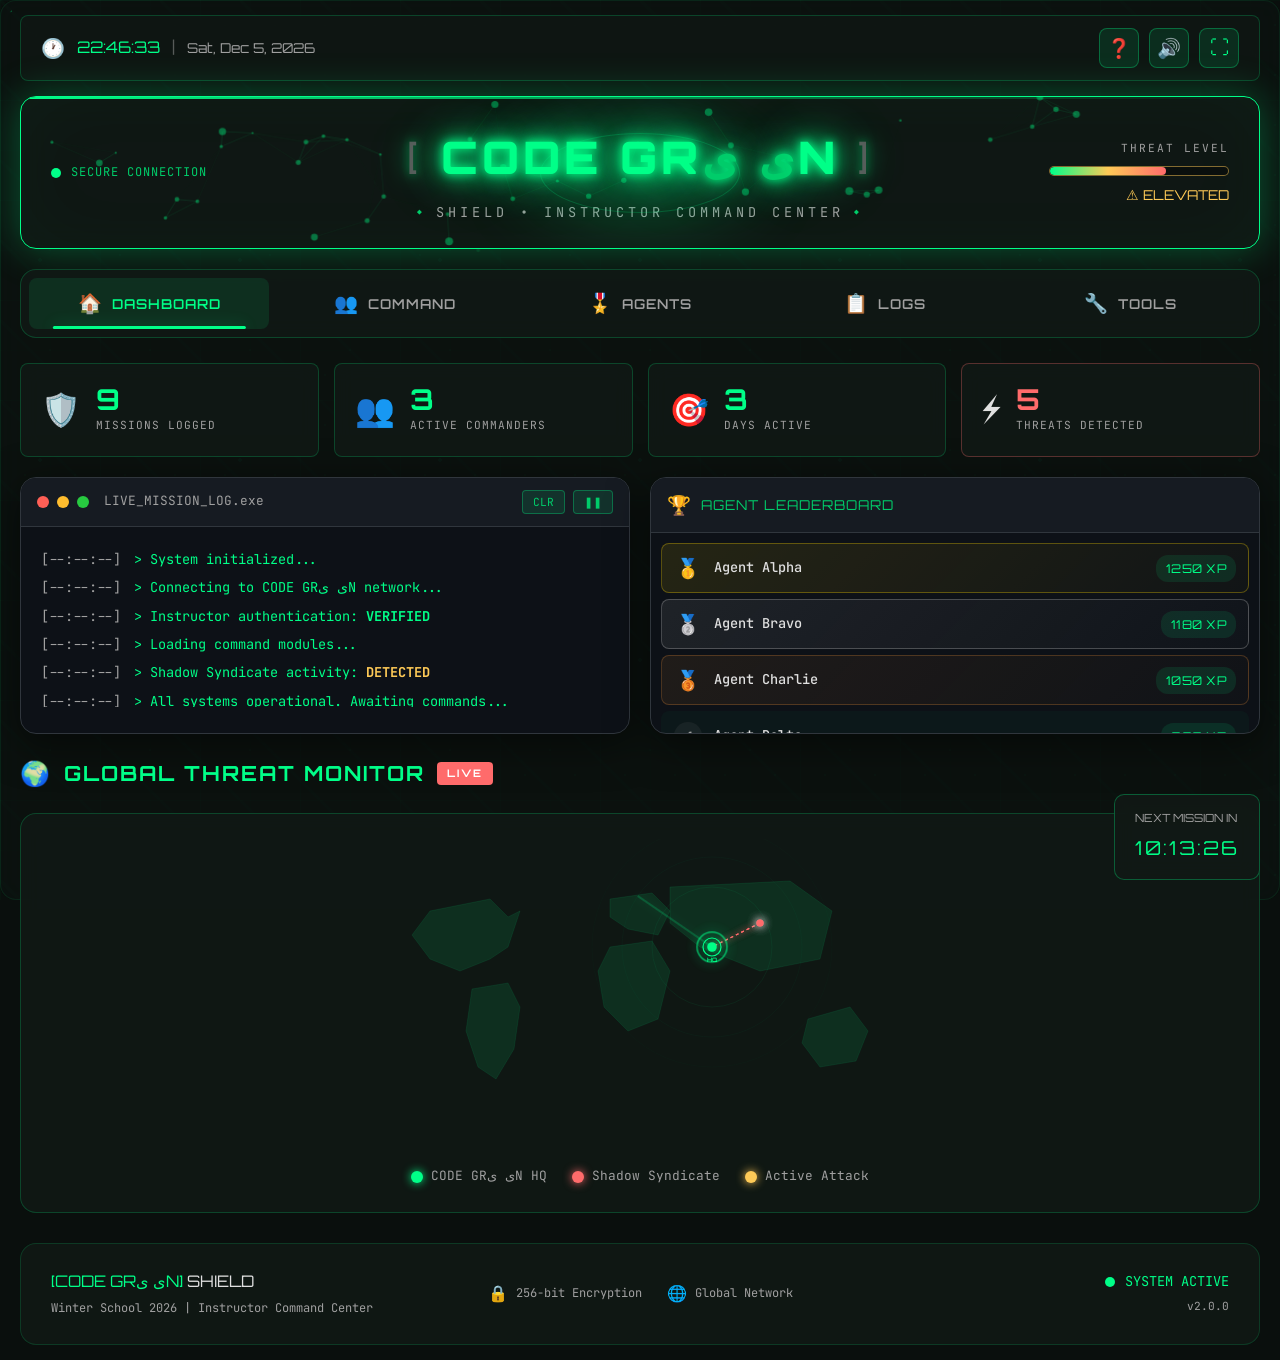
==== commit 34bd7503: "updated the day 3 logs" ====
--- a/index.html
+++ b/index.html
@@ -144,7 +144,7 @@
                 <div class="stat-card">
                     <div class="stat-icon">🎯</div>
                     <div class="stat-info">
-                        <span class="stat-number" id="days-active">1</span>
+                        <span class="stat-number" id="days-active">3</span>
                         <span class="stat-label">DAYS ACTIVE</span>
                     </div>
                 </div>
@@ -604,7 +604,74 @@
                         </div>
                     </div>
                     <div id="log-entries" class="log-entries">
-                        <!-- Logs will be dynamically inserted here -->
+                        <!-- Day 3 Log Entries (Consolidated) -->
+
+                        <!-- FAISAL: Opening, NCERT, Team Activities -->
+                        <div class="log-entry" data-instructor="faisal">
+                            <div class="log-header">
+                                <span class="log-day">DAY 3</span>
+                                <span class="log-date">03-JAN-2026</span>
+                                <span class="log-instructor faisal">FAISAL</span>
+                            </div>
+                            <div class="log-content">
+                                <h4>🛡️ COMMAND & COORDINATION</h4>
+                                <p><strong>Agent Showcase:</strong> Agents presented their Division HQ websites,
+                                    showcasing unique UI designs. A deep discussion on the "Hacker Philosophy"
+                                    followed—agents learned hacking is a vast, creative discipline. <em>Core takeaway: A
+                                        hacker is a problem solver.</em></p>
+                                <p><strong>NCERT Briefing:</strong> Strategic session with a member of <strong>Pakistan
+                                        NCERT</strong> on protecting national infrastructure and the reality of modern
+                                    cyber threats.</p>
+                                <p><strong>Team Identity:</strong> Teams selected a cybersecurity concept to visually
+                                    represent their division and began sketching their <strong>Team Identity
+                                        Charts</strong>. <em>(To be completed as assignment)</em></p>
+                            </div>
+                        </div>
+
+                        <!-- SHARIQUE: Technical Labs & Exploitation -->
+                        <div class="log-entry" data-instructor="sharique">
+                            <div class="log-header">
+                                <span class="log-day">DAY 3</span>
+                                <span class="log-date">03-JAN-2026</span>
+                                <span class="log-instructor sharique">SHARIQUE</span>
+                            </div>
+                            <div class="log-content">
+                                <h4>🧪 THE TECHNICAL ARSENAL</h4>
+                                <p><strong>Password Vitality:</strong> Live demo using the <strong>Password
+                                        Analyzer</strong> tool. Agents witnessed how fast weak passwords crumble under
+                                    brute-force attacks.</p>
+                                <p><strong>OWASP Juice Shop & Burp Suite:</strong> Deployed as a live sandbox for
+                                    exploitation training. Agents learned to use Burp Suite as an intercepting proxy.
+                                    Exploits were linked to real-world breaches.</p>
+                                <p><strong>XSS & SQLi Labs:</strong> Agents executed <strong>Cross-Site
+                                        Scripting</strong> and <strong>SQL Injection</strong> attacks, learning to
+                                    "poison the stream" and bypass authentication.</p>
+                                <p><strong>🚀 Active Assignment:</strong> SQLi mastery (<code>' OR 1=1; --</code>),
+                                    Advanced Juice Shop Labs, Log Analysis, and Chart Completion.</p>
+                            </div>
+                        </div>
+
+                        <!-- MAIRA: Phishing & Energy Activities -->
+                        <div class="log-entry" data-instructor="maira">
+                            <div class="log-header">
+                                <span class="log-day">DAY 3</span>
+                                <span class="log-date">03-JAN-2026</span>
+                                <span class="log-instructor maira">MAIRA</span>
+                            </div>
+                            <div class="log-content">
+                                <h4>🎣 SOCIAL ENGINEERING & ENERGY PROTOCOLS</h4>
+                                <p><strong>Phishing Masterclass:</strong> Training on the <strong>"Hook, Line, and
+                                        Sinker"</strong> mechanics. Agents learned how the Shadow Syndicate uses social
+                                    engineering to exploit human psychology.</p>
+                                <p><strong>Energy Reboot Protocols:</strong></p>
+                                <ul>
+                                    <li><strong>Tower Protocol:</strong> Teams competed to build the tallest structure
+                                        using only sticky notes—testing teamwork and structural balance.</li>
+                                    <li><strong>Adrenaline Burst:</strong> 30-second rapid-response jumping drill to
+                                        reset agent focus.</li>
+                                </ul>
+                            </div>
+                        </div>
                     </div>
                 </div>
             </section>
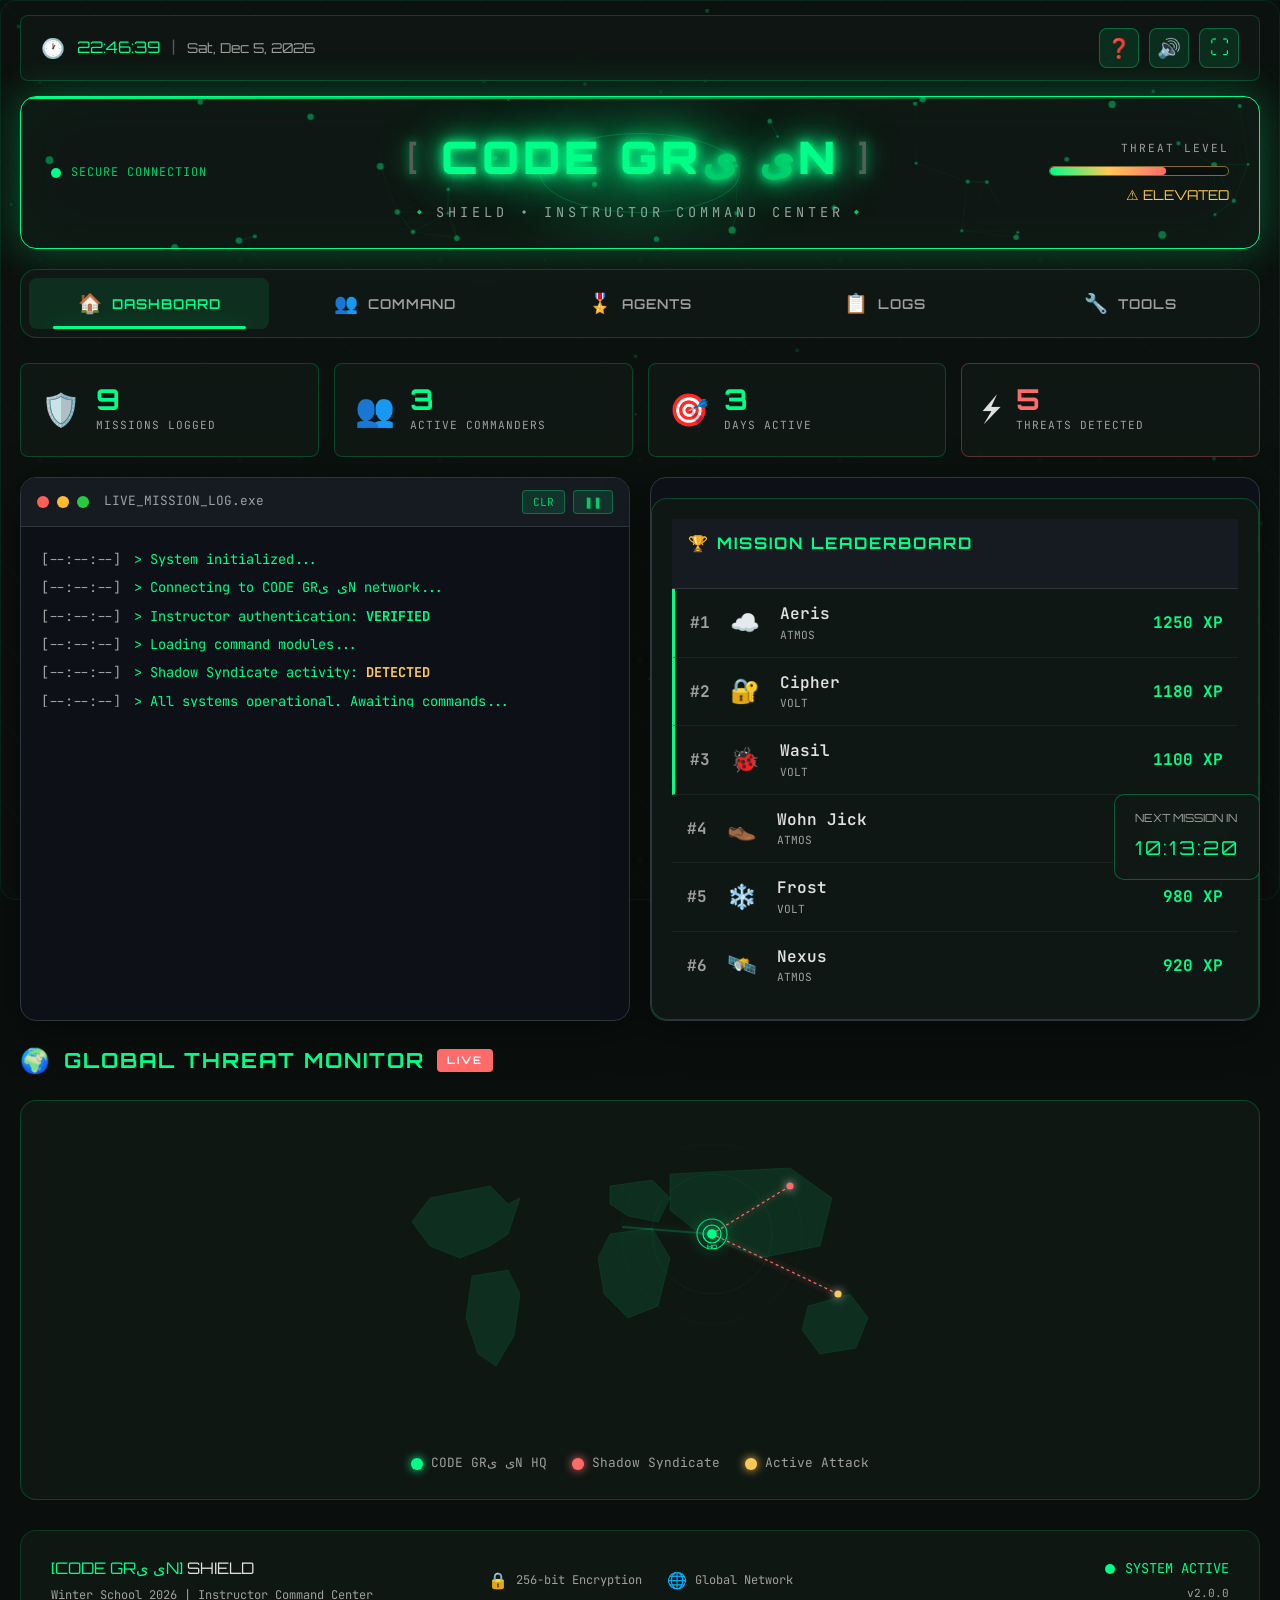
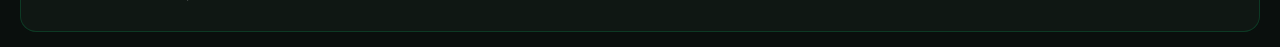
==== commit d61489d8: "files for day 4" ====
--- a/index.html
+++ b/index.html
@@ -13,6 +13,91 @@
         href="https://fonts.googleapis.com/css2?family=Orbitron:wght@400;700;900&family=JetBrains+Mono:wght@400;500;700&display=swap"
         rel="stylesheet">
     <link rel="stylesheet" href="styles.css">
+    <style>
+        /* Dynamic Agent Card Enhancements */
+        .agent-card {
+            background: rgba(17, 25, 22, 0.9);
+            border: 1px solid rgba(0, 255, 136, 0.2);
+            transition: all 0.3s ease;
+        }
+
+        .agent-card:hover {
+            border-color: #00ff88;
+            box-shadow: 0 0 20px rgba(0, 255, 136, 0.2);
+        }
+
+        .agent-avatar {
+            font-size: 3rem;
+            margin: 15px 0;
+            filter: drop-shadow(0 0 10px rgba(0, 255, 136, 0.3));
+        }
+
+        /* Leaderboard Styling */
+        .leaderboard-card {
+            background: var(--bg-card);
+            border: 1px solid rgba(0, 255, 136, 0.2);
+            border-radius: var(--border-radius);
+            padding: 20px;
+            margin-top: 20px;
+        }
+
+        .leaderboard-header h3 {
+            font-family: var(--font-display);
+            color: #00ff88;
+            font-size: 1rem;
+            margin-bottom: 20px;
+            letter-spacing: 2px;
+            display: flex;
+            align-items: center;
+            gap: 10px;
+        }
+
+        .leaderboard-item {
+            display: grid;
+            grid-template-columns: 40px 50px 1fr 100px;
+            align-items: center;
+            padding: 12px 15px;
+            border-bottom: 1px solid rgba(255, 255, 255, 0.05);
+            transition: background 0.2s ease;
+        }
+
+        .leaderboard-item:last-child {
+            border-bottom: none;
+        }
+
+        .leaderboard-item:hover {
+            background: rgba(0, 255, 136, 0.05);
+        }
+
+        .leaderboard-item.top-tier {
+            border-left: 3px solid #00ff88;
+        }
+
+        .rank {
+            font-weight: bold;
+            color: var(--text-secondary);
+        }
+
+        .rank-avatar {
+            font-size: 1.5rem;
+        }
+
+        .rank-name {
+            font-weight: 600;
+            color: var(--text-primary);
+        }
+
+        .rank-division {
+            font-size: 0.7rem;
+            color: var(--text-secondary);
+        }
+
+        .rank-xp {
+            color: #00ff88;
+            font-weight: 700;
+            text-align: right;
+        }
+    </style>
 </head>
 
 <body>
@@ -188,58 +273,9 @@
                 </div>
 
                 <!-- Agent Leaderboard -->
-                <div class="leaderboard-panel">
-                    <div class="leaderboard-header">
-                        <span class="leaderboard-icon">🏆</span>
-                        <span class="leaderboard-title">AGENT LEADERBOARD</span>
-                    </div>
-                    <div class="leaderboard-body">
-                        <div class="agent-row rank-1">
-                            <span class="agent-rank">🥇</span>
-                            <span class="agent-name">Agent Alpha</span>
-                            <span class="agent-xp">1250 XP</span>
-                        </div>
-                        <div class="agent-row rank-2">
-                            <span class="agent-rank">🥈</span>
-                            <span class="agent-name">Agent Bravo</span>
-                            <span class="agent-xp">1180 XP</span>
-                        </div>
-                        <div class="agent-row rank-3">
-                            <span class="agent-rank">🥉</span>
-                            <span class="agent-name">Agent Charlie</span>
-                            <span class="agent-xp">1050 XP</span>
-                        </div>
-                        <div class="agent-row">
-                            <span class="agent-rank">4</span>
-                            <span class="agent-name">Agent Delta</span>
-                            <span class="agent-xp">980 XP</span>
-                        </div>
-                        <div class="agent-row">
-                            <span class="agent-rank">5</span>
-                            <span class="agent-name">Agent Echo</span>
-                            <span class="agent-xp">920 XP</span>
-                        </div>
-                        <div class="agent-row">
-                            <span class="agent-rank">6</span>
-                            <span class="agent-name">Agent Foxtrot</span>
-                            <span class="agent-xp">850 XP</span>
-                        </div>
-                        <div class="agent-row">
-                            <span class="agent-rank">7</span>
-                            <span class="agent-name">Agent Golf</span>
-                            <span class="agent-xp">780 XP</span>
-                        </div>
-                        <div class="agent-row">
-                            <span class="agent-rank">8</span>
-                            <span class="agent-name">Agent Hotel</span>
-                            <span class="agent-xp">720 XP</span>
-                        </div>
-                        <div class="agent-row">
-                            <span class="agent-rank">9</span>
-                            <span class="agent-name">Agent India</span>
-                            <span class="agent-xp">650 XP</span>
-                        </div>
-                    </div>
+                <div id="leaderboard-container" class="leaderboard-panel">
+                    <!-- Dynamic Leaderboard injected by AgentManager -->
+                    <div class="leaderboard-loading">Initializing Operative Rankings...</div>
                 </div>
             </section>
 
@@ -435,134 +471,17 @@
                 <h2 class="section-title">
                     <span class="title-icon">🎖️</span>
                     AGENT ROSTER
-                    <span class="agent-count-badge">9 ACTIVE</span>
+                    <span class="agent-count-badge">6 ACTIVE</span>
                 </h2>
+
+                <!-- Main Agents Grid -->
                 <div class="agents-grid">
-                    <!-- Agent 1 -->
-                    <div class="agent-card" data-division="aqua">
-                        <div class="agent-card-header">
-                            <span class="agent-division-badge aqua">AQUA</span>
-                            <span class="agent-status online">● ONLINE</span>
-                        </div>
-                        <div class="agent-avatar">🦈</div>
-                        <h3 class="agent-codename">SHARK</h3>
-                        <p class="agent-tagline">"Silent but deadly"</p>
-                        <div class="agent-meta">
-                            <span class="agent-xp-display">1250 XP</span>
-                        </div>
-                    </div>
-
-                    <!-- Agent 2 -->
-                    <div class="agent-card" data-division="volt">
-                        <div class="agent-card-header">
-                            <span class="agent-division-badge volt">VOLT</span>
-                            <span class="agent-status online">● ONLINE</span>
-                        </div>
-                        <div class="agent-avatar">⚡</div>
-                        <h3 class="agent-codename">THUNDER</h3>
-                        <p class="agent-tagline">"Speed is power"</p>
-                        <div class="agent-meta">
-                            <span class="agent-xp-display">1180 XP</span>
-                        </div>
-                    </div>
-
-                    <!-- Agent 3 -->
-                    <div class="agent-card" data-division="terra">
-                        <div class="agent-card-header">
-                            <span class="agent-division-badge terra">TERRA</span>
-                            <span class="agent-status online">● ONLINE</span>
-                        </div>
-                        <div class="agent-avatar">🌿</div>
-                        <h3 class="agent-codename">ROOT</h3>
-                        <p class="agent-tagline">"Grounded in truth"</p>
-                        <div class="agent-meta">
-                            <span class="agent-xp-display">1050 XP</span>
-                        </div>
-                    </div>
-
-                    <!-- Agent 4 -->
-                    <div class="agent-card" data-division="atmos">
-                        <div class="agent-card-header">
-                            <span class="agent-division-badge atmos">ATMOS</span>
-                            <span class="agent-status online">● ONLINE</span>
-                        </div>
-                        <div class="agent-avatar">🌪️</div>
-                        <h3 class="agent-codename">CYCLONE</h3>
-                        <p class="agent-tagline">"Chaos in motion"</p>
-                        <div class="agent-meta">
-                            <span class="agent-xp-display">980 XP</span>
-                        </div>
-                    </div>
-
-                    <!-- Agent 5 -->
-                    <div class="agent-card" data-division="aqua">
-                        <div class="agent-card-header">
-                            <span class="agent-division-badge aqua">AQUA</span>
-                            <span class="agent-status online">● ONLINE</span>
-                        </div>
-                        <div class="agent-avatar">🐙</div>
-                        <h3 class="agent-codename">KRAKEN</h3>
-                        <p class="agent-tagline">"Depths of knowledge"</p>
-                        <div class="agent-meta">
-                            <span class="agent-xp-display">920 XP</span>
-                        </div>
-                    </div>
-
-                    <!-- Agent 6 -->
-                    <div class="agent-card" data-division="volt">
-                        <div class="agent-card-header">
-                            <span class="agent-division-badge volt">VOLT</span>
-                            <span class="agent-status online">● ONLINE</span>
-                        </div>
-                        <div class="agent-avatar">💥</div>
-                        <h3 class="agent-codename">SPARK</h3>
-                        <p class="agent-tagline">"Igniting innovation"</p>
-                        <div class="agent-meta">
-                            <span class="agent-xp-display">850 XP</span>
-                        </div>
-                    </div>
-
-                    <!-- Agent 7 -->
-                    <div class="agent-card" data-division="terra">
-                        <div class="agent-card-header">
-                            <span class="agent-division-badge terra">TERRA</span>
-                            <span class="agent-status online">● ONLINE</span>
-                        </div>
-                        <div class="agent-avatar">🏔️</div>
-                        <h3 class="agent-codename">SUMMIT</h3>
-                        <p class="agent-tagline">"Reaching new heights"</p>
-                        <div class="agent-meta">
-                            <span class="agent-xp-display">780 XP</span>
-                        </div>
-                    </div>
-
-                    <!-- Agent 8 -->
-                    <div class="agent-card" data-division="atmos">
-                        <div class="agent-card-header">
-                            <span class="agent-division-badge atmos">ATMOS</span>
-                            <span class="agent-status online">● ONLINE</span>
-                        </div>
-                        <div class="agent-avatar">🌙</div>
-                        <h3 class="agent-codename">ECLIPSE</h3>
-                        <p class="agent-tagline">"Shadow operations"</p>
-                        <div class="agent-meta">
-                            <span class="agent-xp-display">720 XP</span>
-                        </div>
-                    </div>
-
-                    <!-- Agent 9 -->
-                    <div class="agent-card" data-division="aqua">
-                        <div class="agent-card-header">
-                            <span class="agent-division-badge aqua">AQUA</span>
-                            <span class="agent-status online">● ONLINE</span>
-                        </div>
-                        <div class="agent-avatar">🌊</div>
-                        <h3 class="agent-codename">WAVE</h3>
-                        <p class="agent-tagline">"Riding the signal"</p>
-                        <div class="agent-meta">
-                            <span class="agent-xp-display">650 XP</span>
-                        </div>
-                    </div>
+                    <!-- Dynamic Agents injected by AgentManager -->
+                </div>
+
+                <!-- Global Operative Rankings -->
+                <div id="full-leaderboard-container">
+                    <!-- Dynamic rankings injected here -->
                 </div>
             </section>
         </div>
@@ -693,6 +612,14 @@
                         <span class="tool-btn">LAUNCH TOOL →</span>
                     </a>
 
+                    <!-- Bank of Shadow (Training Dummy) -->
+                    <a href="bank-of-shadow.html" class="tool-card">
+                        <div class="tool-icon">🏦</div>
+                        <h3 class="tool-name">BANK OF SHADOW</h3>
+                        <p class="tool-desc">Vulnerable banking portal for XSS & SQLi</p>
+                        <span class="tool-btn">LAUNCH SIMULATION →</span>
+                    </a>
+
                     <!-- SQL Injection Lab -->
                     <a href="sql-injection-lab.html" class="tool-card">
                         <div class="tool-icon">💉</div>
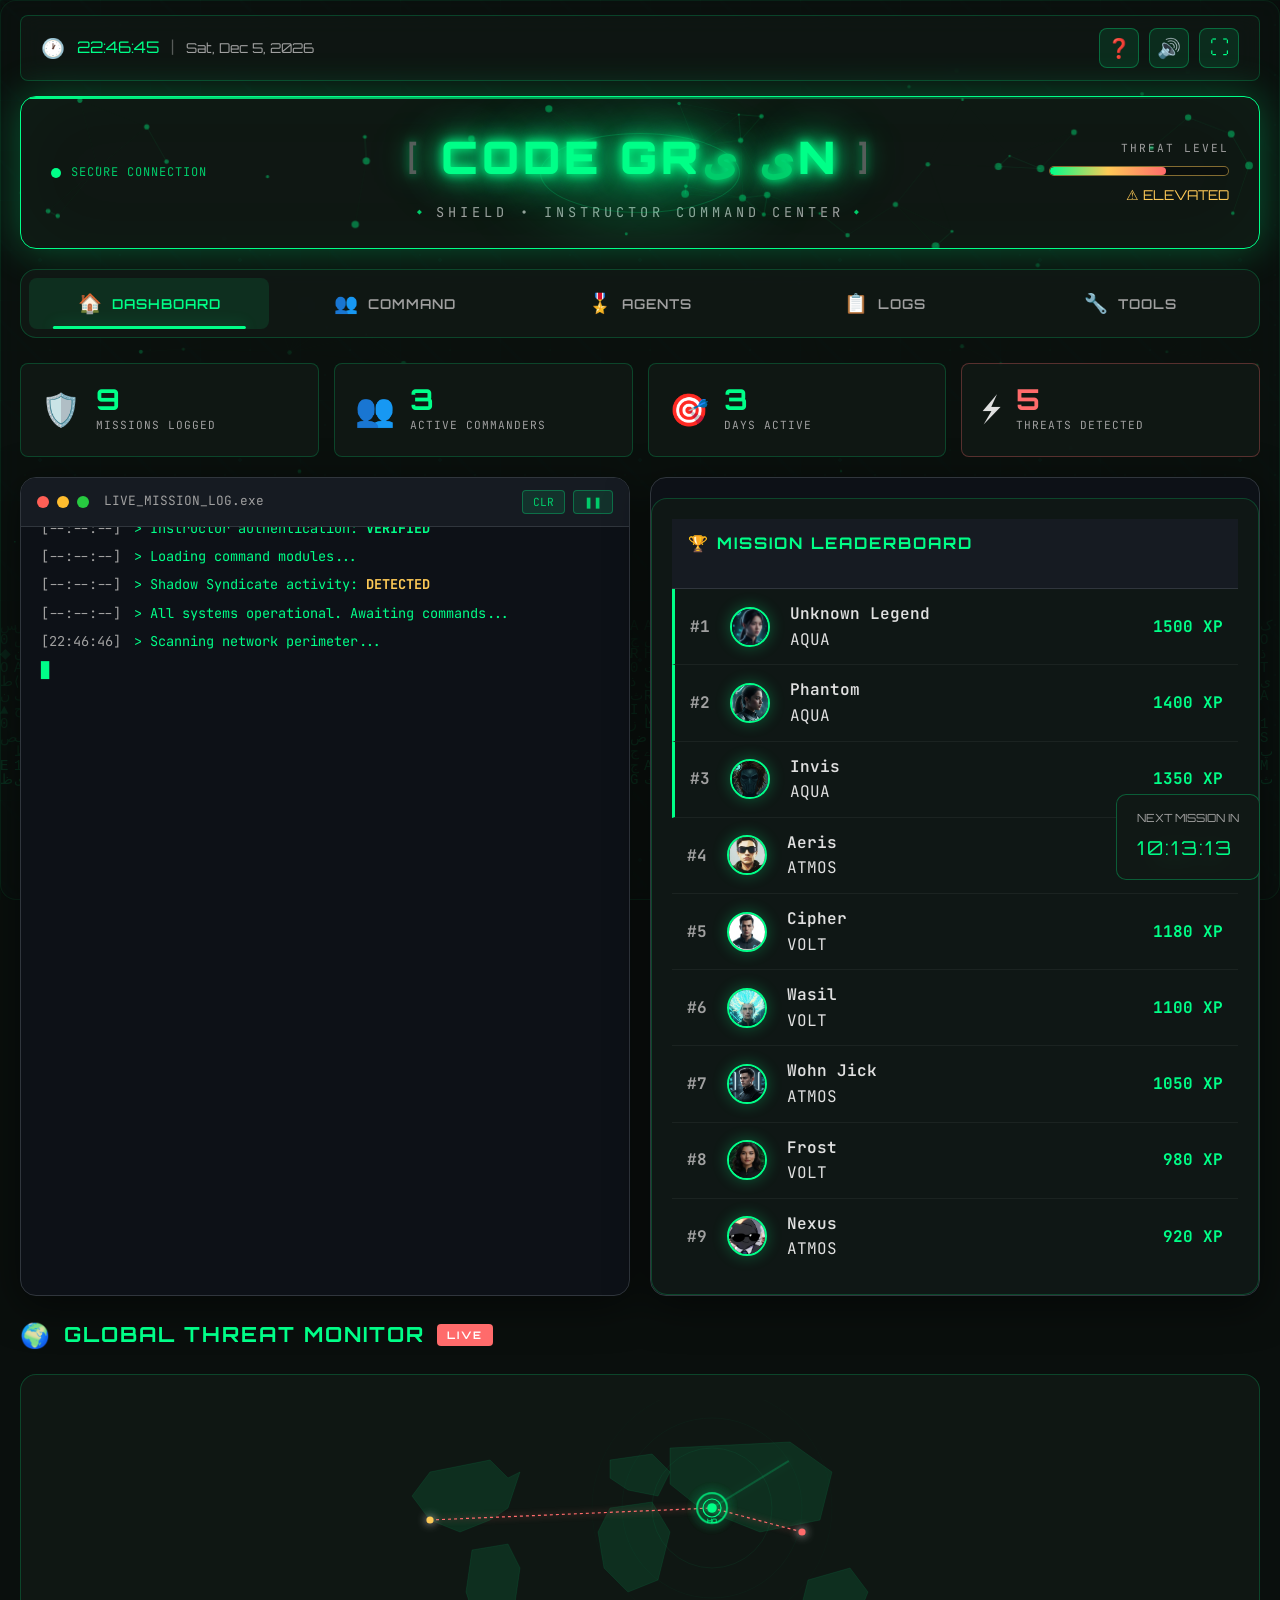
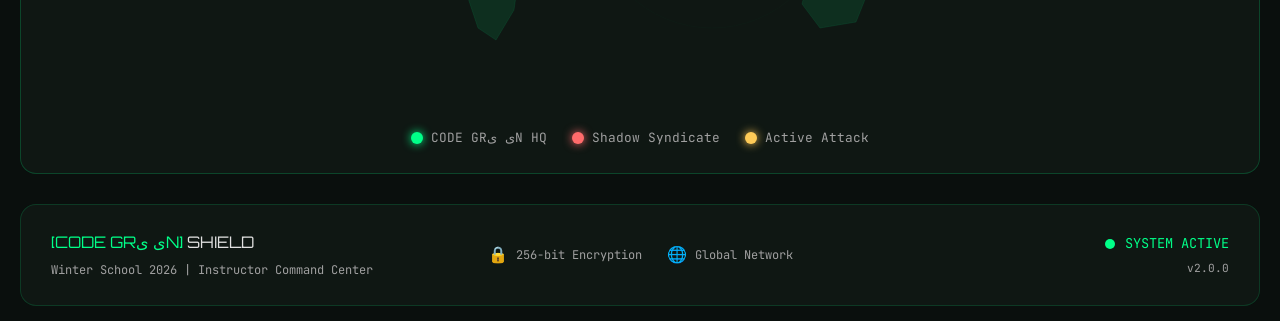
==== commit 32a9c1c5: "added agent badges" ====
--- a/index.html
+++ b/index.html
@@ -26,10 +26,41 @@
             box-shadow: 0 0 20px rgba(0, 255, 136, 0.2);
         }
 
-        .agent-avatar {
+        .agent-avatar-container,
+        .rank-avatar-container {
+            width: 80px;
+            height: 80px;
+            margin: 15px auto;
+            position: relative;
+            display: flex;
+            align-items: center;
+            justify-content: center;
+        }
+
+        .rank-avatar-container {
+            width: 40px;
+            height: 40px;
+            margin: 0;
+        }
+
+        .agent-img,
+        .rank-img {
+            width: 100%;
+            height: 100%;
+            object-fit: cover;
+            border-radius: 50%;
+            border: 2px solid var(--green-primary);
+            box-shadow: 0 0 15px var(--green-glow);
+        }
+
+        .agent-avatar-fallback,
+        .rank-avatar-fallback {
             font-size: 3rem;
-            margin: 15px 0;
             filter: drop-shadow(0 0 10px rgba(0, 255, 136, 0.3));
+        }
+
+        .rank-avatar-fallback {
+            font-size: 1.5rem;
         }
 
         /* Leaderboard Styling */
@@ -54,7 +85,7 @@
 
         .leaderboard-item {
             display: grid;
-            grid-template-columns: 40px 50px 1fr 100px;
+            grid-template-columns: 40px 60px 1fr 100px;
             align-items: center;
             padding: 12px 15px;
             border-bottom: 1px solid rgba(255, 255, 255, 0.05);
@@ -78,24 +109,42 @@
             color: var(--text-secondary);
         }
 
-        .rank-avatar {
-            font-size: 1.5rem;
-        }
-
         .rank-name {
             font-weight: 600;
             color: var(--text-primary);
-        }
-
-        .rank-division {
-            font-size: 0.7rem;
-            color: var(--text-secondary);
         }
 
         .rank-xp {
             color: #00ff88;
             font-weight: 700;
             text-align: right;
+        }
+
+        /* Division Badge Colors */
+        .agent-division-badge.atmos {
+            background: rgba(255, 255, 255, 0.1);
+            color: #fff;
+            border: 1px solid rgba(255, 255, 255, 0.2);
+        }
+
+        .agent-division-badge.volt {
+            background: rgba(252, 214, 0, 0.1);
+            color: #fcd600;
+            border: 1px solid rgba(252, 214, 0, 0.2);
+        }
+
+        .agent-division-badge.aqua {
+            background: rgba(0, 206, 201, 0.1);
+            color: #00cec9;
+            border: 1px solid rgba(0, 206, 201, 0.2);
+        }
+
+        .agent-division-badge {
+            padding: 2px 8px;
+            border-radius: 4px;
+            font-size: 0.65rem;
+            font-weight: 700;
+            letter-spacing: 1px;
         }
     </style>
 </head>
@@ -471,7 +520,7 @@
                 <h2 class="section-title">
                     <span class="title-icon">🎖️</span>
                     AGENT ROSTER
-                    <span class="agent-count-badge">6 ACTIVE</span>
+                    <span class="agent-count-badge">9 ACTIVE</span>
                 </h2>
 
                 <!-- Main Agents Grid -->
